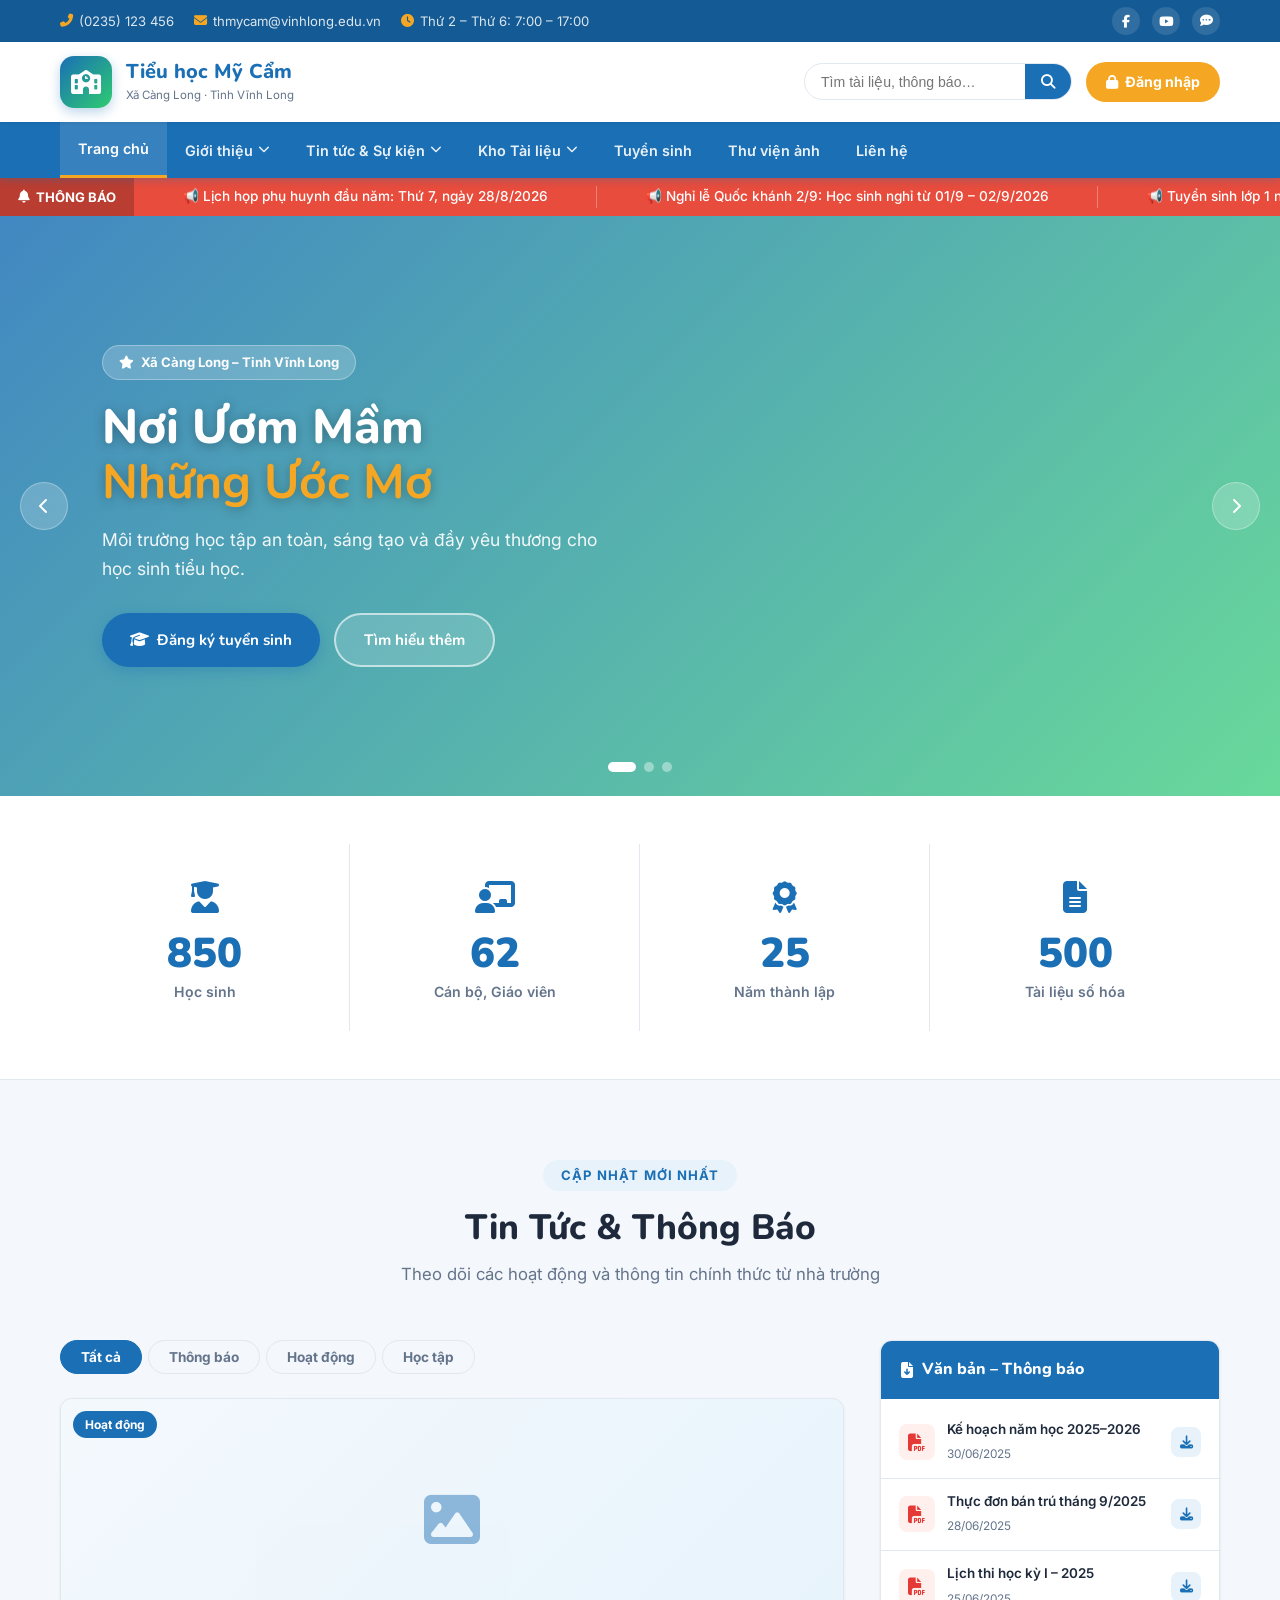
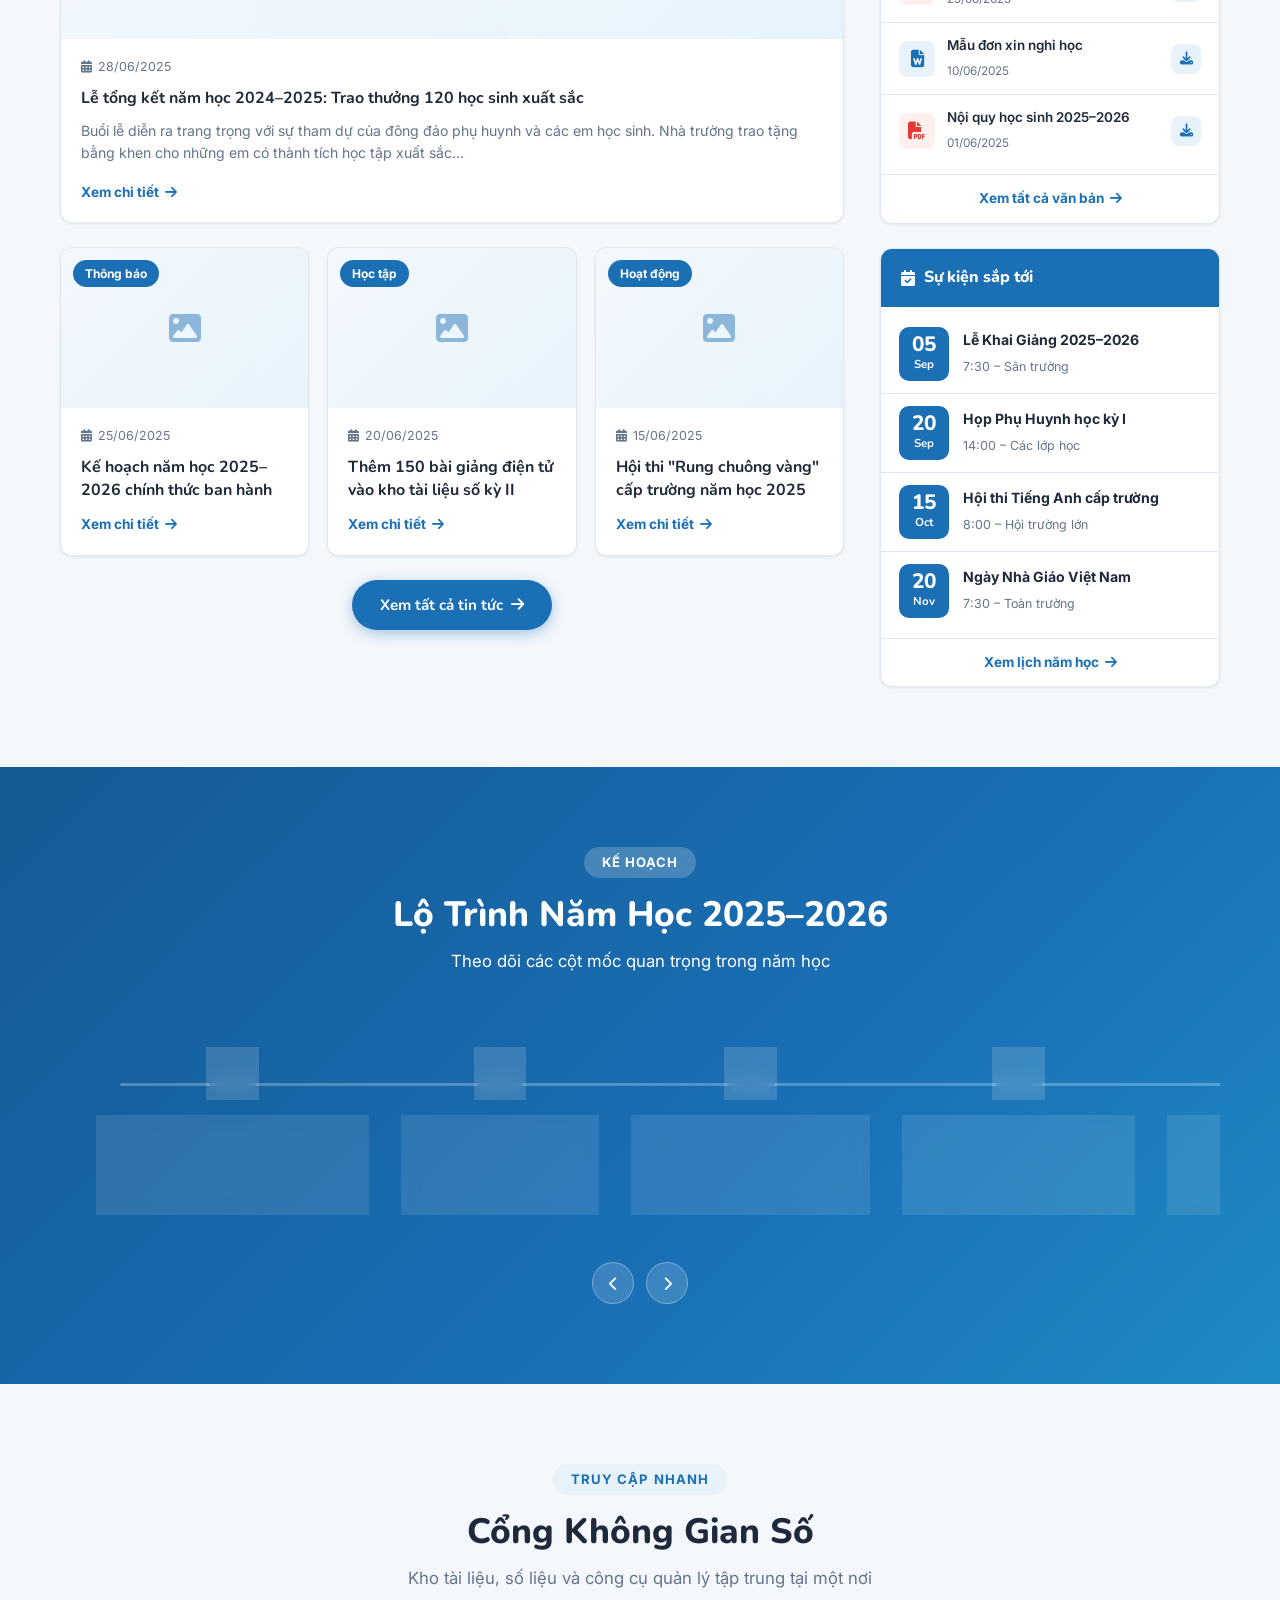
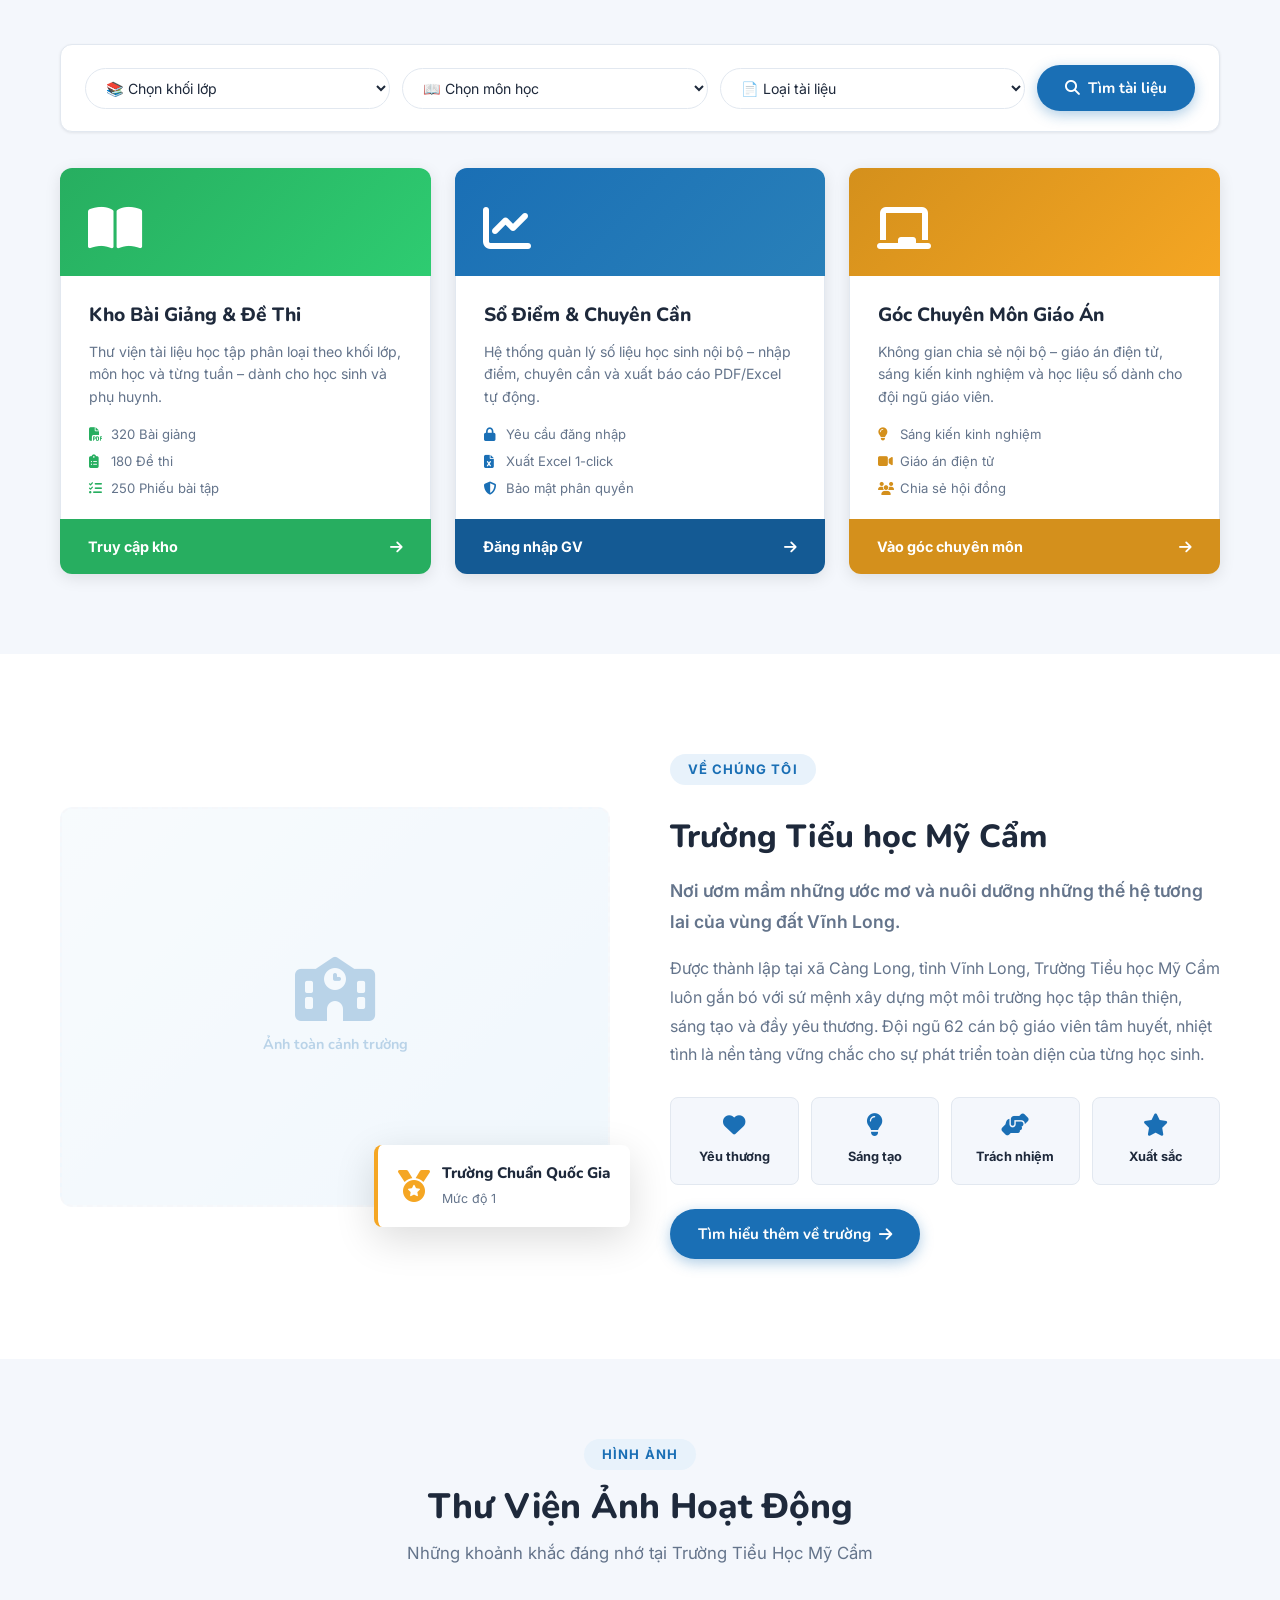
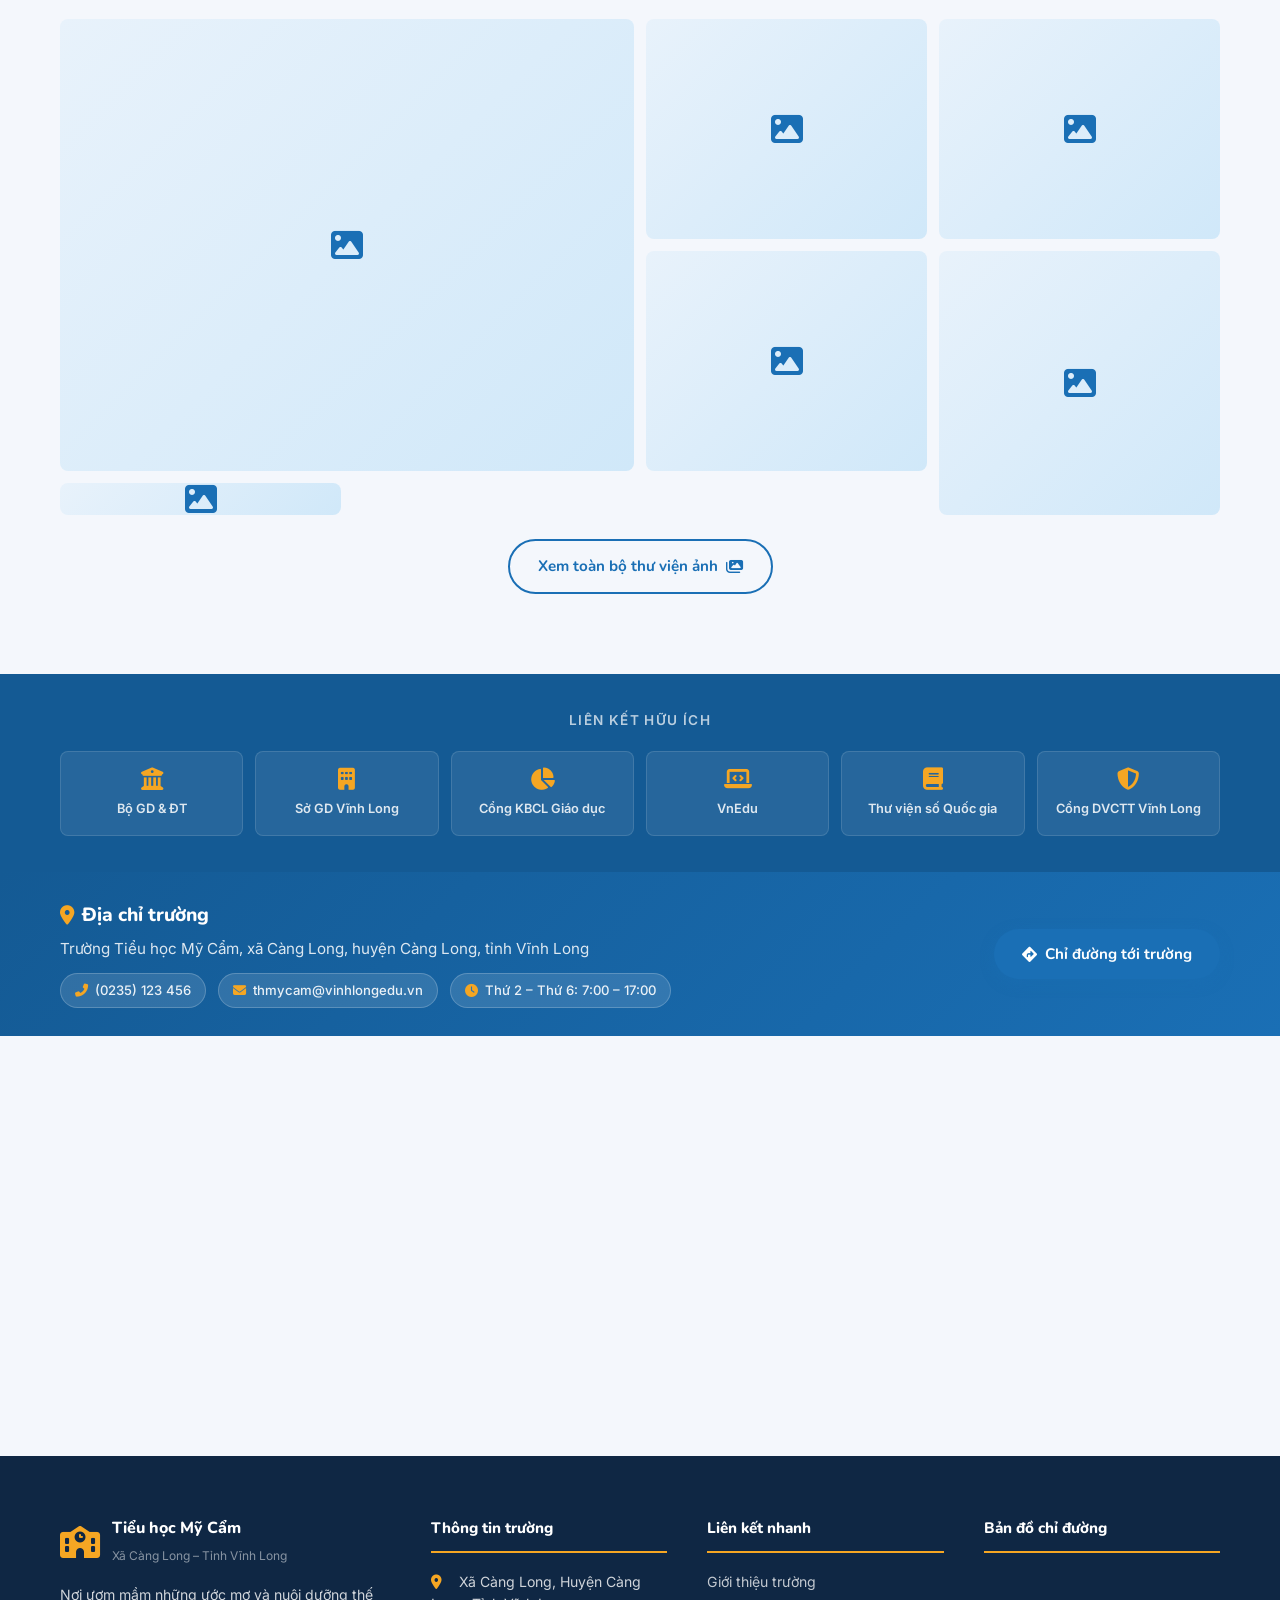
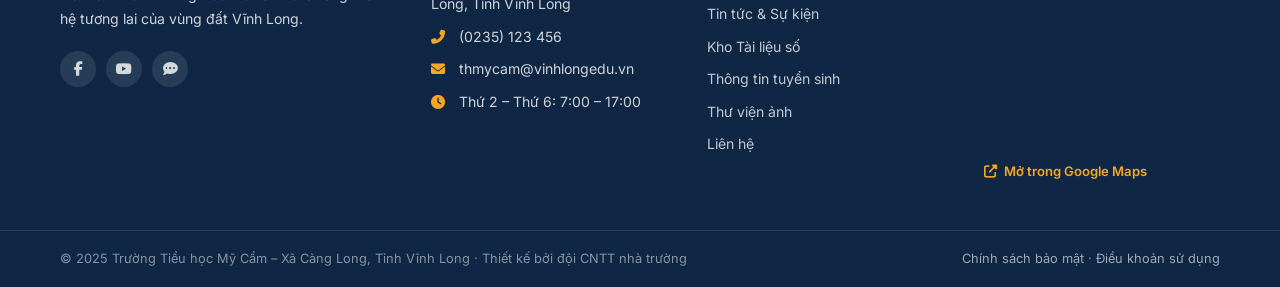
==== index.html @ abc2461c "Initial commit" ====
<!DOCTYPE html>
<html lang="vi">
<head>
  <meta charset="UTF-8" />
  <meta name="viewport" content="width=device-width, initial-scale=1.0" />
  <title>Trường Tiểu học Mỹ Cẩm – Xã Càng Long, Tỉnh Vĩnh Long</title>
  <meta name="description" content="Website chính thức Trường Tiểu học Mỹ Cẩm, xã Càng Long, tỉnh Vĩnh Long – Kênh thông tin, kho tài liệu số và cổng kết nối nhà trường – phụ huynh." />
  <link rel="preconnect" href="https://fonts.googleapis.com" />
  <link rel="preconnect" href="https://fonts.gstatic.com" crossorigin />
  <link href="https://fonts.googleapis.com/css2?family=Nunito:wght@400;600;700;800;900&family=Inter:wght@400;500;600&display=swap" rel="stylesheet" />
  <link rel="stylesheet" href="css/style.css" />
  <link rel="stylesheet" href="css/admin-actions.css" />
  <link rel="stylesheet" href="https://cdnjs.cloudflare.com/ajax/libs/font-awesome/6.5.0/css/all.min.css" />
  <script>
    // Kiểm tra đăng nhập admin ngay khi trang bắt đầu tải
    document.addEventListener('DOMContentLoaded', function() {
      if (localStorage.getItem('isAdminLoggedIn') === 'true') {
        const loginBtn = document.getElementById('loginBtn');
        if (loginBtn) {
          loginBtn.innerHTML = '<i class="fas fa-user-cog"></i> Admin Panel';
          loginBtn.setAttribute('href', 'pages/admin.html');
          
          // Thêm nút đăng xuất
          const parent = loginBtn.parentElement;
          if (parent && !document.getElementById('adminLogoutBtn')) {
            const logoutBtn = document.createElement('a');
            logoutBtn.id = 'adminLogoutBtn';
            logoutBtn.innerHTML = '<i class="fas fa-sign-out-alt"></i>';
            logoutBtn.className = 'btn-login';
            logoutBtn.style.background = '#e53935';
            logoutBtn.style.padding = '9px 12px';
            logoutBtn.style.marginLeft = '8px';
            logoutBtn.setAttribute('href', 'javascript:void(0)');
            logoutBtn.addEventListener('click', function() {
              if (confirm('Bạn có muốn đăng xuất tài khoản Admin không?')) {
                localStorage.removeItem('isAdminLoggedIn');
                window.location.reload();
              }
            });
            parent.appendChild(logoutBtn);
          }
        }
      }
    });
  </script>
</head>
<body>

  <!-- ══════════════════════════════════════════ -->
  <!-- TOP BAR                                   -->
  <!-- ══════════════════════════════════════════ -->
  <div class="top-bar">
    <div class="container top-bar__inner">
      <div class="top-bar__left">
        <span><i class="fas fa-phone-alt"></i> (0235) 123 456</span>
        <span><i class="fas fa-envelope"></i> thmycam@vinhlong.edu.vn</span>
        <span><i class="fas fa-clock"></i> Thứ 2 – Thứ 6: 7:00 – 17:00</span>
      </div>
      <div class="top-bar__right">
        <a href="#" aria-label="Facebook"><i class="fab fa-facebook-f"></i></a>
        <a href="#" aria-label="YouTube"><i class="fab fa-youtube"></i></a>
        <a href="#" aria-label="Zalo"><i class="fas fa-comment-dots"></i></a>
      </div>
    </div>
  </div>

  <!-- ══════════════════════════════════════════ -->
  <!-- HEADER                                    -->
  <!-- ══════════════════════════════════════════ -->
  <header class="header" id="header">
    <div class="container header__inner">
      <a href="index.html" class="header__logo">
        <div class="logo-icon">
          <i class="fas fa-school"></i>
        </div>
        <div class="logo-text">
          <span class="logo-title">Tiểu học Mỹ Cẩm</span>
          <span class="logo-sub">Xã Càng Long · Tỉnh Vĩnh Long</span>
        </div>
      </a>
      <div class="header__actions">
        <div class="search-box" id="searchBox">
          <input type="text" placeholder="Tìm tài liệu, thông báo…" id="searchInput" aria-label="Tìm kiếm" />
          <button aria-label="Tìm kiếm"><i class="fas fa-search"></i></button>
        </div>
        <a href="pages/login.html" class="btn-login" id="loginBtn">
          <i class="fas fa-lock"></i> Đăng nhập
        </a>
        <button class="hamburger" id="hamburger" aria-label="Mở menu">
          <span></span><span></span><span></span>
        </button>
      </div>
    </div>
  </header>

  <!-- ══════════════════════════════════════════ -->
  <!-- NAVIGATION                                -->
  <!-- ══════════════════════════════════════════ -->
  <nav class="navbar" id="navbar">
    <div class="container navbar__inner">
      <ul class="nav-list" id="navList">
        <li><a href="index.html" class="active">Trang chủ</a></li>
        <li class="has-dropdown">
          <a href="pages/gioi-thieu.html">Giới thiệu <i class="fas fa-chevron-down"></i></a>
          <ul class="dropdown">
            <li><a href="pages/gioi-thieu.html#lich-su"><i class="fas fa-landmark"></i> Lịch sử & Truyền thống</a></li>
            <li><a href="pages/gioi-thieu.html#ban-giam-hieu"><i class="fas fa-user-tie"></i> Ban giám hiệu</a></li>
            <li><a href="pages/gioi-thieu.html#doi-ngu"><i class="fas fa-chalkboard-teacher"></i> Đội ngũ giáo viên</a></li>
            <li><a href="pages/gioi-thieu.html#co-so-vat-chat"><i class="fas fa-building"></i> Cơ sở vật chất</a></li>
          </ul>
        </li>
        <li class="has-dropdown">
          <a href="pages/tin-tuc.html">Tin tức & Sự kiện <i class="fas fa-chevron-down"></i></a>
          <ul class="dropdown">
            <li><a href="pages/tin-tuc.html"><i class="fas fa-bullhorn"></i> Thông báo chung</a></li>
            <li><a href="pages/tin-tuc.html"><i class="fas fa-star"></i> Hoạt động trường</a></li>
            <li><a href="pages/tin-tuc.html"><i class="fas fa-trophy"></i> Kết quả thi đua</a></li>
          </ul>
        </li>
        <li class="has-dropdown">
          <a href="pages/kho-tai-lieu.html">Kho Tài liệu <i class="fas fa-chevron-down"></i></a>
          <ul class="dropdown">
            <li><a href="pages/kho-tai-lieu.html"><i class="fas fa-book-open"></i> Bài giảng & Đề thi</a></li>
            <li><a href="pages/kho-tai-lieu.html"><i class="fas fa-video"></i> Video bài học</a></li>
            <li><a href="pages/kho-tai-lieu.html"><i class="fas fa-file-alt"></i> Biểu mẫu & Văn bản</a></li>
            <li><a href="pages/kho-tai-lieu.html"><i class="fas fa-chart-bar"></i> Báo cáo & Số liệu</a></li>
          </ul>
        </li>
        <li><a href="pages/tuyen-sinh.html">Tuyển sinh</a></li>
        <li><a href="pages/thu-vien-anh.html">Thư viện ảnh</a></li>
        <li><a href="pages/lien-he.html">Liên hệ</a></li>
      </ul>
    </div>
  </nav>

  <!-- ══════════════════════════════════════════ -->
  <!-- TICKER – Thông báo khẩn                   -->
  <!-- ══════════════════════════════════════════ -->
  <div class="ticker-wrap">
    <div class="ticker-label"><i class="fas fa-bell"></i> THÔNG BÁO</div>
    <div class="ticker-content">
      <div class="ticker-track" id="tickerTrack">
        <span>📢 Lịch họp phụ huynh đầu năm: Thứ 7, ngày 28/8/2026</span>
        <span>📢 Nghỉ lễ Quốc khánh 2/9: Học sinh nghỉ từ 01/9 – 02/9/2026</span>
        <span>📢 Tuyển sinh lớp 1 năm học 2026–2027: Hồ sơ nộp từ 01/7 – 10/7/2026</span>
        <span>📢 Lịch tiêm chủng vắc-xin đợt 2 cho học sinh khối 1, 2: 15/9/2026</span>
       </div>
    </div>
  </div>

  <!-- ══════════════════════════════════════════ -->
  <!-- HERO SLIDER                               -->
  <!-- ══════════════════════════════════════════ -->
  <section class="hero" id="hero">
    <div class="hero__slides" id="heroSlides">

      <div class="hero__slide active" style="background: linear-gradient(135deg,rgba(26,111,181,0.82),rgba(46,204,113,0.7)), url('images/slide1.jpg') center/cover no-repeat;">
        <div class="hero__content">
          <span class="hero__badge"><i class="fas fa-star"></i> Xã Càng Long – Tỉnh Vĩnh Long</span>
          <h1>Nơi Ươm Mầm<br /><strong>Những Ước Mơ</strong></h1>
          <p>Môi trường học tập an toàn, sáng tạo và đầy yêu thương cho học sinh tiểu học.</p>
          <div class="hero__btns">
            <a href="pages/tuyen-sinh.html" class="btn btn--primary"><i class="fas fa-graduation-cap"></i> Đăng ký tuyển sinh</a>
            <a href="pages/gioi-thieu.html" class="btn btn--outline">Tìm hiểu thêm</a>
          </div>
        </div>
      </div>

      <div class="hero__slide" style="background: linear-gradient(135deg,rgba(245,166,35,0.82),rgba(26,111,181,0.7)), url('images/slide2.jpg') center/cover no-repeat;">
        <div class="hero__content">
          <span class="hero__badge"><i class="fas fa-book-open"></i> Kho Tài Liệu Số</span>
          <h1>Học Liệu Số<br /><strong>Mọi Lúc Mọi Nơi</strong></h1>
          <p>Hàng trăm bài giảng, đề thi và video học tập được cập nhật liên tục theo từng tuần.</p>
          <div class="hero__btns">
            <a href="pages/kho-tai-lieu.html" class="btn btn--primary"><i class="fas fa-folder-open"></i> Vào Kho Tài Liệu</a>
            <a href="pages/bai-giang.html" class="btn btn--outline">Xem bài giảng</a>
          </div>
        </div>
      </div>

      <div class="hero__slide" style="background: linear-gradient(135deg,rgba(231,76,60,0.82),rgba(245,166,35,0.7)), url('images/slide3.jpg') center/cover no-repeat;">
        <div class="hero__content">
          <span class="hero__badge"><i class="fas fa-trophy"></i> Thành tích nổi bật</span>
          <h1>Tự Hào<br /><strong>25 Năm Thành Lập</strong></h1>
          <p>Hàng nghìn học sinh xuất sắc đã được bồi dưỡng và trưởng thành từ mái trường này.</p>
          <div class="hero__btns">
            <a href="pages/lich-su.html" class="btn btn--primary"><i class="fas fa-landmark"></i> Lịch sử trường</a>
            <a href="pages/ket-qua.html" class="btn btn--outline">Thành tích đạt được</a>
          </div>
        </div>
      </div>
    </div>

    <!-- Slider controls -->
    <button class="hero__prev" id="heroPrev" aria-label="Slide trước"><i class="fas fa-chevron-left"></i></button>
    <button class="hero__next" id="heroNext" aria-label="Slide tiếp"><i class="fas fa-chevron-right"></i></button>
    <div class="hero__dots" id="heroDots">
      <button class="dot active" data-index="0" aria-label="Slide 1"></button>
      <button class="dot" data-index="1" aria-label="Slide 2"></button>
      <button class="dot" data-index="2" aria-label="Slide 3"></button>
    </div>
  </section>

  <!-- ══════════════════════════════════════════ -->
  <!-- STATS                                     -->
  <!-- ══════════════════════════════════════════ -->
  <section class="stats" id="stats">
    <div class="container stats__grid">
      <div class="stat-item" data-target="850">
        <div class="stat-icon"><i class="fas fa-user-graduate"></i></div>
        <div class="stat-number" id="stat-0">0</div>
        <div class="stat-label">Học sinh</div>
      </div>
      <div class="stat-item" data-target="62">
        <div class="stat-icon"><i class="fas fa-chalkboard-teacher"></i></div>
        <div class="stat-number" id="stat-1">0</div>
        <div class="stat-label">Cán bộ, Giáo viên</div>
      </div>
      <div class="stat-item" data-target="25">
        <div class="stat-icon"><i class="fas fa-award"></i></div>
        <div class="stat-number" id="stat-2">0</div>
        <div class="stat-label">Năm thành lập</div>
      </div>
      <div class="stat-item" data-target="500">
        <div class="stat-icon"><i class="fas fa-file-alt"></i></div>
        <div class="stat-number" id="stat-3">0</div>
        <div class="stat-label">Tài liệu số hóa</div>
      </div>
    </div>
  </section>

  <!-- ══════════════════════════════════════════ -->
  <!-- TIN TỨC & THÔNG BÁO                      -->
  <!-- ══════════════════════════════════════════ -->
  <section class="news-section section" id="newsSec">
    <div class="container">
      <div class="section-header">
        <span class="section-tag">Cập nhật mới nhất</span>
        <h2 class="section-title">Tin Tức & Thông Báo</h2>
        <p class="section-sub">Theo dõi các hoạt động và thông tin chính thức từ nhà trường</p>
      </div>

      <div class="news-layout">
        <!-- Cột trái: Tin tức -->
        <div class="news-main">
          <div class="news-tabs">
            <button class="tab-btn active" data-tab="all">Tất cả</button>
            <button class="tab-btn" data-tab="thongbao">Thông báo</button>
            <button class="tab-btn" data-tab="hoatdong">Hoạt động</button>
            <button class="tab-btn" data-tab="hoctap">Học tập</button>
          </div>

          <div class="news-grid">
            <article class="news-card featured" data-cat="hoatdong">
              <div class="news-card__img">
                <div class="img-placeholder img-placeholder--lg"><i class="fas fa-image"></i></div>
                <span class="news-card__cat">Hoạt động</span>
              </div>
              <div class="news-card__body">
                <time class="news-card__date"><i class="fas fa-calendar-alt"></i> 28/06/2025</time>
                <h3><a href="#">Lễ tổng kết năm học 2024–2025: Trao thưởng 120 học sinh xuất sắc</a></h3>
                <p>Buổi lễ diễn ra trang trọng với sự tham dự của đông đảo phụ huynh và các em học sinh. Nhà trường trao tặng bằng khen cho những em có thành tích học tập xuất sắc...</p>
                <a href="#" class="read-more">Xem chi tiết <i class="fas fa-arrow-right"></i></a>
              </div>
            </article>

            <div class="news-small-grid">
              <article class="news-card" data-cat="thongbao">
                <div class="news-card__img">
                  <div class="img-placeholder"><i class="fas fa-image"></i></div>
                  <span class="news-card__cat">Thông báo</span>
                </div>
                <div class="news-card__body">
                  <time><i class="fas fa-calendar-alt"></i> 25/06/2025</time>
                  <h3><a href="#">Kế hoạch năm học 2025–2026 chính thức ban hành</a></h3>
                  <a href="#" class="read-more">Xem chi tiết <i class="fas fa-arrow-right"></i></a>
                </div>
              </article>

              <article class="news-card" data-cat="hoctap">
                <div class="news-card__img">
                  <div class="img-placeholder"><i class="fas fa-image"></i></div>
                  <span class="news-card__cat">Học tập</span>
                </div>
                <div class="news-card__body">
                  <time><i class="fas fa-calendar-alt"></i> 20/06/2025</time>
                  <h3><a href="#">Thêm 150 bài giảng điện tử vào kho tài liệu số kỳ II</a></h3>
                  <a href="#" class="read-more">Xem chi tiết <i class="fas fa-arrow-right"></i></a>
                </div>
              </article>

              <article class="news-card" data-cat="hoatdong">
                <div class="news-card__img">
                  <div class="img-placeholder"><i class="fas fa-image"></i></div>
                  <span class="news-card__cat">Hoạt động</span>
                </div>
                <div class="news-card__body">
                  <time><i class="fas fa-calendar-alt"></i> 15/06/2025</time>
                  <h3><a href="#">Hội thi "Rung chuông vàng" cấp trường năm học 2025</a></h3>
                  <a href="#" class="read-more">Xem chi tiết <i class="fas fa-arrow-right"></i></a>
                </div>
              </article>
            </div>
          </div>
          <div class="text-center mt-4">
            <a href="pages/tin-tuc.html" class="btn btn--primary">Xem tất cả tin tức <i class="fas fa-arrow-right"></i></a>
          </div>
        </div>

        <!-- Cột phải: Văn bản & Thông báo -->
        <aside class="news-sidebar">
          <div class="sidebar-card">
            <h3 class="sidebar-card__title"><i class="fas fa-file-download"></i> Văn bản – Thông báo</h3>
            <ul class="doc-list">
              <li class="doc-item">
                <div class="doc-icon pdf"><i class="fas fa-file-pdf"></i></div>
                <div class="doc-info">
                  <span class="doc-name">Kế hoạch năm học 2025–2026</span>
                  <span class="doc-date">30/06/2025</span>
                </div>
                <a href="#" class="doc-btn" title="Tải về"><i class="fas fa-download"></i></a>
              </li>
              <li class="doc-item">
                <div class="doc-icon pdf"><i class="fas fa-file-pdf"></i></div>
                <div class="doc-info">
                  <span class="doc-name">Thực đơn bán trú tháng 9/2025</span>
                  <span class="doc-date">28/06/2025</span>
                </div>
                <a href="#" class="doc-btn" title="Tải về"><i class="fas fa-download"></i></a>
              </li>
              <li class="doc-item">
                <div class="doc-icon pdf"><i class="fas fa-file-pdf"></i></div>
                <div class="doc-info">
                  <span class="doc-name">Lịch thi học kỳ I – 2025</span>
                  <span class="doc-date">25/06/2025</span>
                </div>
                <a href="#" class="doc-btn" title="Tải về"><i class="fas fa-download"></i></a>
              </li>
              <li class="doc-item">
                <div class="doc-icon word"><i class="fas fa-file-word"></i></div>
                <div class="doc-info">
                  <span class="doc-name">Mẫu đơn xin nghỉ học</span>
                  <span class="doc-date">10/06/2025</span>
                </div>
                <a href="#" class="doc-btn" title="Tải về"><i class="fas fa-download"></i></a>
              </li>
              <li class="doc-item">
                <div class="doc-icon pdf"><i class="fas fa-file-pdf"></i></div>
                <div class="doc-info">
                  <span class="doc-name">Nội quy học sinh 2025–2026</span>
                  <span class="doc-date">01/06/2025</span>
                </div>
                <a href="#" class="doc-btn" title="Tải về"><i class="fas fa-download"></i></a>
              </li>
            </ul>
            <a href="pages/bieu-mau.html" class="sidebar-more">Xem tất cả văn bản <i class="fas fa-arrow-right"></i></a>
          </div>

          <!-- Lịch sự kiện sidebar -->
          <div class="sidebar-card mt-4">
            <h3 class="sidebar-card__title"><i class="fas fa-calendar-check"></i> Sự kiện sắp tới</h3>
            <ul class="event-list">
              <li class="event-item">
                <div class="event-date"><span>05</span>Sep</div>
                <div class="event-info">
                  <strong>Lễ Khai Giảng 2025–2026</strong>
                  <span>7:30 – Sân trường</span>
                </div>
              </li>
              <li class="event-item">
                <div class="event-date"><span>20</span>Sep</div>
                <div class="event-info">
                  <strong>Họp Phụ Huynh học kỳ I</strong>
                  <span>14:00 – Các lớp học</span>
                </div>
              </li>
              <li class="event-item">
                <div class="event-date"><span>15</span>Oct</div>
                <div class="event-info">
                  <strong>Hội thi Tiếng Anh cấp trường</strong>
                  <span>8:00 – Hội trường lớn</span>
                </div>
              </li>
              <li class="event-item">
                <div class="event-date"><span>20</span>Nov</div>
                <div class="event-info">
                  <strong>Ngày Nhà Giáo Việt Nam</strong>
                  <span>7:30 – Toàn trường</span>
                </div>
              </li>
            </ul>
            <a href="#timeline" class="sidebar-more">Xem lịch năm học <i class="fas fa-arrow-right"></i></a>
          </div>
        </aside>
      </div>
    </div>
  </section>

  <!-- ══════════════════════════════════════════ -->
  <!-- TIMELINE NĂM HỌC                         -->
  <!-- ══════════════════════════════════════════ -->
  <section class="timeline-section section" id="timeline">
    <div class="container">
      <div class="section-header section-header--light">
        <span class="section-tag section-tag--light">Kế hoạch</span>
        <h2 class="section-title">Lộ Trình Năm Học 2025–2026</h2>
        <p class="section-sub">Theo dõi các cột mốc quan trọng trong năm học</p>
      </div>
      <div class="timeline-scroll-wrapper">
        <div class="timeline-track" id="timelineTrack">
          <div class="tl-item">
            <div class="tl-dot"><i class="fas fa-flag"></i></div>
            <div class="tl-card">
              <div class="tl-date">05/09/2025</div>
              <div class="tl-title">Lễ Khai Giảng</div>
              <div class="tl-desc">Năm học 2025–2026 chính thức bắt đầu</div>
            </div>
          </div>
          <div class="tl-item">
            <div class="tl-dot"><i class="fas fa-users"></i></div>
            <div class="tl-card">
              <div class="tl-date">20/09/2025</div>
              <div class="tl-title">Họp Phụ Huynh HK I</div>
              <div class="tl-desc">Triển khai kế hoạch học kỳ I</div>
            </div>
          </div>
          <div class="tl-item">
            <div class="tl-dot"><i class="fas fa-running"></i></div>
            <div class="tl-card">
              <div class="tl-date">15/11/2025</div>
              <div class="tl-title">Hội Khỏe Phù Đổng</div>
              <div class="tl-desc">Hội thi thể dục thể thao cấp trường</div>
            </div>
          </div>
          <div class="tl-item">
            <div class="tl-dot"><i class="fas fa-pencil-alt"></i></div>
            <div class="tl-card">
              <div class="tl-date">15/12/2025</div>
              <div class="tl-title">Thi Học Kỳ I</div>
              <div class="tl-desc">Kiểm tra cuối học kỳ I toàn trường</div>
            </div>
          </div>
          <div class="tl-item">
            <div class="tl-dot"><i class="fas fa-snowflake"></i></div>
            <div class="tl-card">
              <div class="tl-date">20/12/2025</div>
              <div class="tl-title">Nghỉ Đông – Tết</div>
              <div class="tl-desc">Nghỉ Tết Nguyên Đán theo lịch Bộ GD</div>
            </div>
          </div>
          <div class="tl-item">
            <div class="tl-dot"><i class="fas fa-seedling"></i></div>
            <div class="tl-card">
              <div class="tl-date">10/02/2026</div>
              <div class="tl-title">Khai Giảng HK II</div>
              <div class="tl-desc">Bắt đầu học kỳ II năm học 2025–2026</div>
            </div>
          </div>
          <div class="tl-item">
            <div class="tl-dot"><i class="fas fa-campground"></i></div>
            <div class="tl-card">
              <div class="tl-date">15/03/2026</div>
              <div class="tl-title">Hội Trại 26/3</div>
              <div class="tl-desc">Hoạt động Đội – trại hè thiếu nhi</div>
            </div>
          </div>
          <div class="tl-item">
            <div class="tl-dot"><i class="fas fa-pen-nib"></i></div>
            <div class="tl-card">
              <div class="tl-date">25/04/2026</div>
              <div class="tl-title">Thi Học Kỳ II</div>
              <div class="tl-desc">Kiểm tra cuối năm học toàn trường</div>
            </div>
          </div>
          <div class="tl-item">
            <div class="tl-dot tl-dot--end"><i class="fas fa-graduation-cap"></i></div>
            <div class="tl-card">
              <div class="tl-date">25/05/2026</div>
              <div class="tl-title">Lễ Bế Giảng</div>
              <div class="tl-desc">Tổng kết & trao thưởng cuối năm học</div>
            </div>
          </div>
        </div>
      </div>
      <div class="timeline-nav">
        <button id="tlPrev" aria-label="Lùi"><i class="fas fa-chevron-left"></i></button>
        <button id="tlNext" aria-label="Tiến"><i class="fas fa-chevron-right"></i></button>
      </div>
    </div>
  </section>

  <!-- ══════════════════════════════════════════ -->
  <!-- DIGITAL HUB – Cổng Không Gian Số         -->
  <!-- ══════════════════════════════════════════ -->
  <section class="hub-section section" id="hubSec">
    <div class="container">
      <div class="section-header">
        <span class="section-tag">Truy cập nhanh</span>
        <h2 class="section-title">Cổng Không Gian Số</h2>
        <p class="section-sub">Kho tài liệu, số liệu và công cụ quản lý tập trung tại một nơi</p>
      </div>

      <!-- Bộ lọc tài liệu nhanh -->
      <div class="doc-filter">
        <select id="filterKhoi" aria-label="Chọn khối lớp">
          <option value="">📚 Chọn khối lớp</option>
          <option>Khối 1</option>
          <option>Khối 2</option>
          <option>Khối 3</option>
          <option>Khối 4</option>
          <option>Khối 5</option>
        </select>
        <select id="filterMon" aria-label="Chọn môn học">
          <option value="">📖 Chọn môn học</option>
          <option>Toán</option>
          <option>Tiếng Việt</option>
          <option>Tiếng Anh</option>
          <option>Khoa học</option>
          <option>Lịch sử & Địa lý</option>
          <option>Đạo đức</option>
        </select>
        <select id="filterLoai" aria-label="Chọn loại tài liệu">
          <option value="">📄 Loại tài liệu</option>
          <option>Bài giảng</option>
          <option>Đề thi</option>
          <option>Phiếu bài tập</option>
          <option>Video bài học</option>
        </select>
        <button class="btn btn--primary" id="filterBtn"><i class="fas fa-search"></i> Tìm tài liệu</button>
      </div>

      <!-- 3 Hub Cards -->
      <div class="hub-grid">
        <div class="hub-card hub-card--green">
          <div class="hub-card__icon"><i class="fas fa-book-open"></i></div>
          <div class="hub-card__body">
            <h3>Kho Bài Giảng & Đề Thi</h3>
            <p>Thư viện tài liệu học tập phân loại theo khối lớp, môn học và từng tuần – dành cho học sinh và phụ huynh.</p>
            <ul class="hub-card__stats">
              <li><i class="fas fa-file-pdf"></i> 320 Bài giảng</li>
              <li><i class="fas fa-clipboard-list"></i> 180 Đề thi</li>
              <li><i class="fas fa-tasks"></i> 250 Phiếu bài tập</li>
            </ul>
          </div>
          <a href="pages/kho-tai-lieu.html" class="hub-card__btn">Truy cập kho <i class="fas fa-arrow-right"></i></a>
        </div>

        <div class="hub-card hub-card--blue">
          <div class="hub-card__icon"><i class="fas fa-chart-line"></i></div>
          <div class="hub-card__body">
            <h3>Sổ Điểm & Chuyên Cần</h3>
            <p>Hệ thống quản lý số liệu học sinh nội bộ – nhập điểm, chuyên cần và xuất báo cáo PDF/Excel tự động.</p>
            <ul class="hub-card__stats">
              <li><i class="fas fa-lock"></i> Yêu cầu đăng nhập</li>
              <li><i class="fas fa-file-excel"></i> Xuất Excel 1-click</li>
              <li><i class="fas fa-shield-alt"></i> Bảo mật phân quyền</li>
            </ul>
          </div>
          <a href="pages/login.html" class="hub-card__btn">Đăng nhập GV <i class="fas fa-arrow-right"></i></a>
        </div>

        <div class="hub-card hub-card--orange">
          <div class="hub-card__icon"><i class="fas fa-chalkboard"></i></div>
          <div class="hub-card__body">
            <h3>Góc Chuyên Môn Giáo Án</h3>
            <p>Không gian chia sẻ nội bộ – giáo án điện tử, sáng kiến kinh nghiệm và học liệu số dành cho đội ngũ giáo viên.</p>
            <ul class="hub-card__stats">
              <li><i class="fas fa-lightbulb"></i> Sáng kiến kinh nghiệm</li>
              <li><i class="fas fa-video"></i> Giáo án điện tử</li>
              <li><i class="fas fa-users"></i> Chia sẻ hội đồng</li>
            </ul>
          </div>
          <a href="pages/login.html" class="hub-card__btn">Vào góc chuyên môn <i class="fas fa-arrow-right"></i></a>
        </div>
      </div>
    </div>
  </section>

  <!-- ══════════════════════════════════════════ -->
  <!-- ABOUT MINI                                -->
  <!-- ══════════════════════════════════════════ -->
  <section class="about-section section" id="aboutSec">
    <div class="container about-layout">
      <div class="about-image">
        <div class="img-placeholder img-placeholder--about"><i class="fas fa-school"></i><span>Ảnh toàn cảnh trường</span></div>
        <div class="about-badge">
          <i class="fas fa-medal"></i>
          <div><strong>Trường Chuẩn Quốc Gia</strong><span>Mức độ 1</span></div>
        </div>
      </div>
      <div class="about-content">
        <span class="section-tag">Về chúng tôi</span>
        <h2>Trường Tiểu học Mỹ Cẩm</h2>
        <p class="about-lead">Nơi ươm mầm những ước mơ và nuôi dưỡng những thế hệ tương lai của vùng đất Vĩnh Long.</p>
        <p>Được thành lập tại xã Càng Long, tỉnh Vĩnh Long, Trường Tiểu học Mỹ Cẩm luôn gắn bó với sứ mệnh xây dựng một môi trường học tập thân thiện, sáng tạo và đầy yêu thương. Đội ngũ 62 cán bộ giáo viên tâm huyết, nhiệt tình là nền tảng vững chắc cho sự phát triển toàn diện của từng học sinh.</p>
        <div class="about-values">
          <div class="value-item"><i class="fas fa-heart"></i><span>Yêu thương</span></div>
          <div class="value-item"><i class="fas fa-lightbulb"></i><span>Sáng tạo</span></div>
          <div class="value-item"><i class="fas fa-hands-helping"></i><span>Trách nhiệm</span></div>
          <div class="value-item"><i class="fas fa-star"></i><span>Xuất sắc</span></div>
        </div>
        <a href="pages/gioi-thieu.html" class="btn btn--primary mt-4">Tìm hiểu thêm về trường <i class="fas fa-arrow-right"></i></a>
      </div>
    </div>
  </section>

  <!-- ══════════════════════════════════════════ -->
  <!-- THƯ VIỆN ẢNH                             -->
  <!-- ══════════════════════════════════════════ -->
  <section class="gallery-section section" id="gallerySec">
    <div class="container">
      <div class="section-header">
        <span class="section-tag">Hình ảnh</span>
        <h2 class="section-title">Thư Viện Ảnh Hoạt Động</h2>
        <p class="section-sub">Những khoảnh khắc đáng nhớ tại Trường Tiểu Học Mỹ Cẩm</p>
      </div>
      <div class="gallery-grid">
        <div class="gallery-item gallery-item--large">
          <div class="img-placeholder"><i class="fas fa-image"></i></div>
          <div class="gallery-overlay"><span>Lễ Khai Giảng 2024</span></div>
        </div>
        <div class="gallery-item">
          <div class="img-placeholder"><i class="fas fa-image"></i></div>
          <div class="gallery-overlay"><span>Hội Trại 26/3</span></div>
        </div>
        <div class="gallery-item">
          <div class="img-placeholder"><i class="fas fa-image"></i></div>
          <div class="gallery-overlay"><span>Hội Khỏe Phù Đổng</span></div>
        </div>
        <div class="gallery-item">
          <div class="img-placeholder"><i class="fas fa-image"></i></div>
          <div class="gallery-overlay"><span>Tiết học STEM</span></div>
        </div>
        <div class="gallery-item gallery-item--tall">
          <div class="img-placeholder"><i class="fas fa-image"></i></div>
          <div class="gallery-overlay"><span>Ngoại Khóa Xanh</span></div>
        </div>
        <div class="gallery-item">
          <div class="img-placeholder"><i class="fas fa-image"></i></div>
          <div class="gallery-overlay"><span>Ngày Nhà Giáo 20/11</span></div>
        </div>
      </div>
      <div class="text-center mt-4">
        <a href="pages/thu-vien-anh.html" class="btn btn--outline-dark">Xem toàn bộ thư viện ảnh <i class="fas fa-images"></i></a>
      </div>
    </div>
  </section>

  <!-- ══════════════════════════════════════════ -->
  <!-- LIÊN KẾT NHANH                           -->
  <!-- ══════════════════════════════════════════ -->
  <section class="quicklinks-section">
    <div class="container">
      <h3>Liên kết hữu ích</h3>
      <div class="quicklinks-grid">
        <a href="https://moet.gov.vn" target="_blank" class="qlink">
          <i class="fas fa-university"></i><span>Bộ GD & ĐT</span>
        </a>
        <a href="https://vinhlongedu.vn" target="_blank" class="qlink">
          <i class="fas fa-building"></i><span>Sở GD Vĩnh Long</span>
        </a>
        <a href="#" class="qlink">
          <i class="fas fa-chart-pie"></i><span>Cổng KBCL Giáo dục</span>
        </a>
        <a href="https://vnedu.vn" target="_blank" class="qlink">
          <i class="fas fa-laptop-code"></i><span>VnEdu</span>
        </a>
        <a href="#" class="qlink">
          <i class="fas fa-book"></i><span>Thư viện số Quốc gia</span>
        </a>
        <a href="#" class="qlink">
          <i class="fas fa-shield-alt"></i><span>Cổng DVCTT Vĩnh Long</span>
        </a>
      </div>
    </div>
  </section>

  <!-- ══════════════════════════════════════════ -->
  <!-- BẢN ĐỒ VỊ TRÍ TRƯỜNG (Full-width)        -->
  <!-- ══════════════════════════════════════════ -->
  <section class="map-section">
    <div class="map-section__header">
      <div class="container map-section__info">
        <div class="map-info-text">
          <h3><i class="fas fa-map-marker-alt"></i> Địa chỉ trường</h3>
          <p>Trường Tiểu học Mỹ Cẩm, xã Càng Long, huyện Càng Long, tỉnh Vĩnh Long</p>
          <div class="map-info-badges">
            <span><i class="fas fa-phone-alt"></i> (0235) 123 456</span>
            <span><i class="fas fa-envelope"></i> thmycam@vinhlongedu.vn</span>
            <span><i class="fas fa-clock"></i> Thứ 2 – Thứ 6: 7:00 – 17:00</span>
          </div>
        </div>
        <a
          href="https://maps.google.com/maps?q=Trường+Tiểu+học+Mỹ+Cẩm,+xã+Càng+Long,+tỉnh+Vĩnh+Long"
          target="_blank"
          class="btn btn--primary"
        >
          <i class="fas fa-directions"></i> Chỉ đường tới trường
        </a>
      </div>
    </div>
    <div class="map-section__embed">
      <iframe
        src="https://maps.google.com/maps?q=Tr%C6%B0%E1%BB%9Dng+Ti%E1%BB%83u+h%E1%BB%8Dc+M%E1%BB%B9+C%E1%BA%A9m,+x%C3%A3+C%C3%A0ng+Long,+t%E1%BB%89nh+V%C4%A9nh+Long,+Vi%E1%BB%87t+Nam&output=embed&z=15"
        width="100%"
        height="420"
        style="border:0; display:block;"
        allowfullscreen=""
        loading="lazy"
        referrerpolicy="no-referrer-when-downgrade"
        title="Bản đồ Trường Tiểu học Mỹ Cẩm – Xã Càng Long, Vĩnh Long"
      ></iframe>
    </div>
  </section>

  <!-- ══════════════════════════════════════════ -->
  <!-- FOOTER                                    -->
  <!-- ══════════════════════════════════════════ -->

  <footer class="footer">
    <div class="container footer__grid">
      <div class="footer__col footer__col--brand">
        <div class="footer-logo">
          <i class="fas fa-school"></i>
          <div>
            <strong>Tiểu học Mỹ Cẩm</strong>
            <small>Xã Càng Long – Tỉnh Vĩnh Long</small>
          </div>
        </div>
        <p>Nơi ươm mầm những ước mơ và nuôi dưỡng thế hệ tương lai của vùng đất Vĩnh Long.</p>
        <div class="footer-social">
          <a href="#" aria-label="Facebook"><i class="fab fa-facebook-f"></i></a>
          <a href="#" aria-label="YouTube"><i class="fab fa-youtube"></i></a>
          <a href="#" aria-label="Zalo"><i class="fas fa-comment-dots"></i></a>
        </div>
      </div>

      <div class="footer__col">
        <h4>Thông tin trường</h4>
        <ul>
          <li><i class="fas fa-map-marker-alt"></i> Xã Càng Long, Huyện Càng Long, Tỉnh Vĩnh Long</li>
          <li><i class="fas fa-phone-alt"></i> (0235) 123 456</li>
          <li><i class="fas fa-envelope"></i> thmycam@vinhlongedu.vn</li>
          <li><i class="fas fa-clock"></i> Thứ 2 – Thứ 6: 7:00 – 17:00</li>
        </ul>
      </div>

      <div class="footer__col">
        <h4>Liên kết nhanh</h4>
        <ul>
          <li><a href="pages/gioi-thieu.html">Giới thiệu trường</a></li>
          <li><a href="pages/tin-tuc.html">Tin tức & Sự kiện</a></li>
          <li><a href="pages/kho-tai-lieu.html">Kho Tài liệu số</a></li>
          <li><a href="pages/tuyen-sinh.html">Thông tin tuyển sinh</a></li>
          <li><a href="pages/thu-vien-anh.html">Thư viện ảnh</a></li>
          <li><a href="pages/lien-he.html">Liên hệ</a></li>
        </ul>
      </div>

      <div class="footer__col footer__col--map">
        <h4>Bản đồ chỉ đường</h4>
        <div class="map-embed">
          <iframe
            src="https://maps.google.com/maps?q=Tr%C6%B0%E1%BB%9Dng+Ti%E1%BB%83u+h%E1%BB%8Dc+M%E1%BB%B9+C%E1%BA%A9m,+x%C3%A3+C%C3%A0ng+Long,+t%E1%BB%89nh+V%C4%A9nh+Long,+Vi%E1%BB%87t+Nam&output=embed&z=15"
            width="100%"
            height="180"
            style="border:0; border-radius:10px;"
            allowfullscreen=""
            loading="lazy"
            referrerpolicy="no-referrer-when-downgrade"
            title="Bản đồ Trường Tiểu học Mỹ Cẩm"
          ></iframe>
          <a
            href="https://maps.google.com/maps?q=Trường+Tiểu+học+Mỹ+Cẩm,+xã+Càng+Long,+tỉnh+Vĩnh+Long"
            target="_blank"
            class="map-open-link"
          >
            <i class="fas fa-external-link-alt"></i> Mở trong Google Maps
          </a>
        </div>
      </div>
    </div>

    <div class="footer__bottom">
      <div class="container">
        <p>© 2025 Trường Tiểu học Mỹ Cẩm – Xã Càng Long, Tỉnh Vĩnh Long · Thiết kế bởi đội CNTT nhà trường</p>
        <p><a href="#">Chính sách bảo mật</a> · <a href="#">Điều khoản sử dụng</a></p>
      </div>
    </div>
  </footer>

  <!-- Nút Back to Top -->
  <button class="back-to-top" id="backToTop" aria-label="Lên đầu trang"><i class="fas fa-chevron-up"></i></button>

  <script src="js/main.js"></script>
</body>
</html>
---- css/style.css ----
/* ══════════════════════════════════════════════════
   TRƯỜNG TIỂU HỌC MỸ CẨM – Main Stylesheet
   ══════════════════════════════════════════════════ */

/* ─── CSS VARIABLES ─── */
:root {
  --primary:      #1A6FB5;
  --primary-dark: #145a94;
  --primary-light:#e8f2fb;
  --secondary:    #F5A623;
  --secondary-dark:#d4901c;
  --accent:       #2ECC71;
  --accent-dark:  #27ae60;
  --danger:       #E74C3C;
  --text:         #1e293b;
  --text-muted:   #64748b;
  --border:       #e2e8f0;
  --bg:           #F4F7FC;
  --white:        #ffffff;
  --shadow-sm:    0 1px 3px rgba(0,0,0,.08);
  --shadow:       0 4px 16px rgba(0,0,0,.10);
  --shadow-lg:    0 12px 40px rgba(0,0,0,.14);
  --radius:       12px;
  --radius-sm:    8px;
  --transition:   .3s cubic-bezier(.4,0,.2,1);
}

/* ─── RESET & BASE ─── */
*, *::before, *::after { box-sizing: border-box; margin: 0; padding: 0; }
html { scroll-behavior: smooth; font-size: 16px; }
body {
  font-family: 'Inter', sans-serif;
  color: var(--text);
  background: var(--bg);
  line-height: 1.6;
  overflow-x: hidden;
}
a { text-decoration: none; color: inherit; }
ul { list-style: none; }
img { max-width: 100%; display: block; }
button { cursor: pointer; border: none; background: none; font-family: inherit; }

.container { max-width: 1200px; margin: 0 auto; padding: 0 20px; }
.section { padding: 80px 0; }
.text-center { text-align: center; }
.mt-4 { margin-top: 24px; }

/* ─── BUTTONS ─── */
.btn {
  display: inline-flex; align-items: center; gap: 8px;
  padding: 13px 28px; border-radius: 50px;
  font-family: 'Nunito', sans-serif; font-weight: 700; font-size: .95rem;
  transition: var(--transition); white-space: nowrap;
}
.btn--primary {
  background: var(--primary); color: var(--white);
  box-shadow: 0 4px 14px rgba(26,111,181,.35);
}
.btn--primary:hover { background: var(--primary-dark); transform: translateY(-2px); box-shadow: 0 6px 20px rgba(26,111,181,.45); }
.btn--outline {
  background: rgba(255,255,255,.15); color: var(--white);
  border: 2px solid rgba(255,255,255,.6);
  backdrop-filter: blur(8px);
}
.btn--outline:hover { background: rgba(255,255,255,.25); }
.btn--outline-dark {
  background: transparent; color: var(--primary);
  border: 2px solid var(--primary);
}
.btn--outline-dark:hover { background: var(--primary); color: var(--white); }

/* ─── SECTION HEADERS ─── */
.section-header { text-align: center; margin-bottom: 52px; }
.section-header--light .section-title,
.section-header--light .section-sub { color: var(--white); }
.section-tag {
  display: inline-block; padding: 5px 18px;
  background: var(--primary-light); color: var(--primary);
  border-radius: 50px; font-size: .82rem; font-weight: 700;
  text-transform: uppercase; letter-spacing: .08em; margin-bottom: 14px;
}
.section-tag--light { background: rgba(255,255,255,.2); color: var(--white); }
.section-title {
  font-family: 'Nunito', sans-serif; font-size: 2.2rem; font-weight: 800;
  color: var(--text); margin-bottom: 12px; line-height: 1.25;
}
.section-sub { color: var(--text-muted); font-size: 1.05rem; max-width: 540px; margin: 0 auto; }

/* ══════════════════════════════════════════════════
   TOP BAR
   ══════════════════════════════════════════════════ */
.top-bar {
  background: var(--primary-dark); color: rgba(255,255,255,.85);
  font-size: .82rem; padding: 7px 0;
}
.top-bar__inner { display: flex; align-items: center; justify-content: space-between; flex-wrap: wrap; gap: 8px; }
.top-bar__left { display: flex; align-items: center; gap: 20px; }
.top-bar__left span { display: flex; align-items: center; gap: 6px; }
.top-bar__left i { color: var(--secondary); }
.top-bar__right { display: flex; gap: 12px; }
.top-bar__right a {
  width: 28px; height: 28px; border-radius: 50%; background: rgba(255,255,255,.12);
  display: flex; align-items: center; justify-content: center;
  color: var(--white); font-size: .8rem; transition: var(--transition);
}
.top-bar__right a:hover { background: var(--secondary); color: var(--white); }

/* ══════════════════════════════════════════════════
   HEADER
   ══════════════════════════════════════════════════ */
.header {
  background: var(--white); padding: 14px 0;
  box-shadow: var(--shadow-sm); position: sticky; top: 0; z-index: 1000;
  transition: box-shadow var(--transition);
}
.header.scrolled { box-shadow: var(--shadow); }
.header__inner { display: flex; align-items: center; justify-content: space-between; gap: 20px; }

.header__logo { display: flex; align-items: center; gap: 14px; }
.logo-icon {
  width: 52px; height: 52px; border-radius: 14px;
  background: linear-gradient(135deg, var(--primary), var(--accent));
  display: flex; align-items: center; justify-content: center;
  color: var(--white); font-size: 1.5rem; flex-shrink: 0;
  box-shadow: 0 4px 12px rgba(26,111,181,.3);
}
.logo-title {
  display: block; font-family: 'Nunito', sans-serif;
  font-size: 1.25rem; font-weight: 800; color: var(--primary); line-height: 1.2;
}
.logo-sub { display: block; font-size: .72rem; color: var(--text-muted); margin-top: 2px; }

.header__actions { display: flex; align-items: center; gap: 14px; }
.search-box { display: flex; align-items: center; border: 1.5px solid var(--border); border-radius: 50px; overflow: hidden; transition: var(--transition); }
.search-box:focus-within { border-color: var(--primary); box-shadow: 0 0 0 3px rgba(26,111,181,.15); }
.search-box input {
  border: none; outline: none; padding: 9px 16px;
  font-size: .88rem; width: 220px; background: transparent; color: var(--text);
}
.search-box button {
  padding: 9px 16px; background: var(--primary); color: var(--white);
  font-size: .9rem; transition: var(--transition);
}
.search-box button:hover { background: var(--primary-dark); }

.btn-login {
  display: flex; align-items: center; gap: 7px;
  padding: 9px 20px; background: var(--secondary); color: var(--white);
  border-radius: 50px; font-weight: 700; font-size: .88rem;
  transition: var(--transition); white-space: nowrap;
}
.btn-login:hover { background: var(--secondary-dark); transform: translateY(-1px); }

.hamburger { display: none; flex-direction: column; gap: 5px; padding: 8px; }
.hamburger span { display: block; width: 24px; height: 2.5px; background: var(--text); border-radius: 2px; transition: var(--transition); }

/* ══════════════════════════════════════════════════
   NAVBAR
   ══════════════════════════════════════════════════ */
.navbar {
  background: var(--primary); position: sticky; top: 80px; z-index: 999;
  box-shadow: 0 2px 8px rgba(26,111,181,.3);
}
.navbar__inner { overflow: visible; }
.nav-list { display: flex; align-items: center; }
.nav-list > li { position: relative; }
.nav-list > li > a {
  display: flex; align-items: center; gap: 5px;
  padding: 15px 18px; color: rgba(255,255,255,.9);
  font-weight: 600; font-size: .9rem; transition: var(--transition);
  white-space: nowrap;
}
.nav-list > li > a:hover,
.nav-list > li > a.active { color: var(--white); background: rgba(255,255,255,.12); }
.nav-list > li > a.active { border-bottom: 3px solid var(--secondary); }
.nav-list > li > a i { font-size: .72rem; transition: var(--transition); }
.nav-list > li:hover > a > i { transform: rotate(180deg); }

/* Dropdown */
.dropdown {
  position: absolute; top: 100%; left: 0; min-width: 240px;
  background: var(--white); border-radius: var(--radius-sm);
  box-shadow: var(--shadow-lg); opacity: 0; visibility: hidden;
  transform: translateY(8px); transition: var(--transition);
  border-top: 3px solid var(--secondary); z-index: 9999;
}
.has-dropdown:hover .dropdown { opacity: 1; visibility: visible; transform: translateY(0); }
.dropdown li a {
  display: flex; align-items: center; gap: 10px;
  padding: 11px 18px; color: var(--text); font-size: .88rem; font-weight: 500;
  transition: var(--transition); border-bottom: 1px solid var(--border);
}
.dropdown li:last-child a { border-bottom: none; }
.dropdown li a:hover { background: var(--primary-light); color: var(--primary); padding-left: 24px; }
.dropdown li a i { color: var(--primary); width: 16px; text-align: center; }

/* ══════════════════════════════════════════════════
   TICKER
   ══════════════════════════════════════════════════ */
.ticker-wrap {
  background: var(--danger); color: var(--white);
  display: flex; align-items: center; overflow: hidden; height: 38px;
}
.ticker-label {
  background: rgba(0,0,0,.2); padding: 0 18px; height: 100%;
  display: flex; align-items: center; gap: 7px;
  font-weight: 700; font-size: .82rem; white-space: nowrap; flex-shrink: 0;
}
.ticker-content { flex: 1; overflow: hidden; position: relative; }
.ticker-track {
  display: flex; align-items: center; height: 38px;
  animation: tickerMove 30s linear infinite;
  white-space: nowrap; gap: 0;
}
.ticker-track span {
  padding: 0 48px; font-size: .85rem; font-weight: 500;
  border-right: 1px solid rgba(255,255,255,.3);
}
@keyframes tickerMove { 0% { transform: translateX(0); } 100% { transform: translateX(-50%); } }
.ticker-wrap:hover .ticker-track { animation-play-state: paused; }

/* ══════════════════════════════════════════════════
   HERO SLIDER
   ══════════════════════════════════════════════════ */
.hero { position: relative; height: 580px; overflow: hidden; }
.hero__slides { position: relative; width: 100%; height: 100%; }
.hero__slide {
  position: absolute; inset: 0; display: flex; align-items: center;
  opacity: 0; transition: opacity .8s ease; pointer-events: none;
}
.hero__slide.active { opacity: 1; pointer-events: auto; }

.hero__content {
  max-width: 620px; margin-left: 8%;
  animation: heroFadeUp .8s ease forwards;
}
@keyframes heroFadeUp { from { opacity: 0; transform: translateY(24px); } to { opacity: 1; transform: translateY(0); } }

.hero__badge {
  display: inline-flex; align-items: center; gap: 7px;
  background: rgba(255,255,255,.2); backdrop-filter: blur(10px);
  color: var(--white); padding: 6px 16px; border-radius: 50px;
  font-size: .82rem; font-weight: 700; margin-bottom: 20px;
  border: 1px solid rgba(255,255,255,.3);
}
.hero__content h1 {
  font-family: 'Nunito', sans-serif; font-size: 3rem; font-weight: 800;
  color: var(--white); line-height: 1.15; margin-bottom: 16px;
  text-shadow: 0 2px 12px rgba(0,0,0,.3);
}
.hero__content h1 strong { color: var(--secondary); }
.hero__content p {
  font-size: 1.1rem; color: rgba(255,255,255,.92); margin-bottom: 30px; max-width: 500px;
}
.hero__btns { display: flex; gap: 14px; flex-wrap: wrap; }

.hero__prev, .hero__next {
  position: absolute; top: 50%; transform: translateY(-50%);
  width: 48px; height: 48px; border-radius: 50%;
  background: rgba(255,255,255,.2); backdrop-filter: blur(8px);
  color: var(--white); font-size: 1rem; border: 1px solid rgba(255,255,255,.3);
  transition: var(--transition); z-index: 10;
}
.hero__prev { left: 20px; }
.hero__next { right: 20px; }
.hero__prev:hover, .hero__next:hover { background: rgba(255,255,255,.4); }

.hero__dots { position: absolute; bottom: 24px; left: 50%; transform: translateX(-50%); display: flex; gap: 8px; z-index: 10; }
.dot {
  width: 10px; height: 10px; border-radius: 50%; background: rgba(255,255,255,.4);
  transition: var(--transition);
}
.dot.active { background: var(--white); width: 28px; border-radius: 5px; }

/* ══════════════════════════════════════════════════
   STATS
   ══════════════════════════════════════════════════ */
.stats { background: var(--white); padding: 48px 0; border-bottom: 1px solid var(--border); }
.stats__grid { display: grid; grid-template-columns: repeat(4,1fr); gap: 0; }
.stat-item {
  text-align: center; padding: 28px 20px;
  border-right: 1px solid var(--border); transition: var(--transition);
}
.stat-item:last-child { border-right: none; }
.stat-item:hover { background: var(--primary-light); }
.stat-icon { font-size: 2rem; color: var(--primary); margin-bottom: 10px; }
.stat-number {
  font-family: 'Nunito', sans-serif; font-size: 2.6rem; font-weight: 900;
  color: var(--primary); line-height: 1; margin-bottom: 6px;
}
.stat-label { font-size: .88rem; color: var(--text-muted); font-weight: 600; }

/* ══════════════════════════════════════════════════
   NEWS SECTION
   ══════════════════════════════════════════════════ */
.news-section { background: var(--bg); }
.news-layout { display: grid; grid-template-columns: 1fr 340px; gap: 36px; align-items: start; }

/* News tabs */
.news-tabs { display: flex; gap: 6px; margin-bottom: 24px; flex-wrap: wrap; }
.tab-btn {
  padding: 8px 20px; border-radius: 50px; font-size: .85rem; font-weight: 700;
  border: 1.5px solid var(--border); color: var(--text-muted);
  transition: var(--transition);
}
.tab-btn.active, .tab-btn:hover { background: var(--primary); color: var(--white); border-color: var(--primary); }

/* News cards */
.news-grid { display: flex; flex-direction: column; gap: 24px; }
.news-card {
  background: var(--white); border-radius: var(--radius); overflow: hidden;
  box-shadow: var(--shadow-sm); transition: var(--transition);
  border: 1px solid var(--border);
}
.news-card:hover { box-shadow: var(--shadow); transform: translateY(-3px); }

.news-card.featured { display: flex; flex-direction: column; }
.news-card.featured .news-card__img { height: 240px; position: relative; overflow: hidden; }

.news-small-grid { display: grid; grid-template-columns: repeat(3,1fr); gap: 18px; }
.news-small-grid .news-card .news-card__img { height: 160px; position: relative; overflow: hidden; }

.img-placeholder {
  width: 100%; height: 100%;
  background: linear-gradient(135deg, #e8f2fb, #d0e8f9);
  display: flex; align-items: center; justify-content: center;
  color: var(--primary); font-size: 2rem; opacity: .5;
}
.img-placeholder--lg { font-size: 3.5rem; }
.img-placeholder--about { flex-direction: column; gap: 12px; font-size: 4rem; color: var(--primary); opacity: .3; }
.img-placeholder--about span { font-size: .9rem; font-family: 'Nunito'; font-weight: 700; }

.news-card__cat {
  position: absolute; top: 12px; left: 12px;
  background: var(--primary); color: var(--white);
  padding: 4px 12px; border-radius: 50px; font-size: .75rem; font-weight: 700;
}
.news-card__body { padding: 18px 20px; }
.news-card__date, .news-card time {
  display: flex; align-items: center; gap: 6px;
  font-size: .78rem; color: var(--text-muted); margin-bottom: 10px;
}
.news-card h3 {
  font-family: 'Nunito', sans-serif; font-weight: 700; font-size: 1rem;
  margin-bottom: 10px; line-height: 1.4;
}
.news-card h3 a:hover { color: var(--primary); }
.news-card p { font-size: .88rem; color: var(--text-muted); margin-bottom: 14px; line-height: 1.6; }
.read-more { display: inline-flex; align-items: center; gap: 6px; color: var(--primary); font-size: .85rem; font-weight: 700; transition: var(--transition); }
.read-more:hover { gap: 10px; }

/* Sidebar */
.sidebar-card {
  background: var(--white); border-radius: var(--radius);
  border: 1px solid var(--border); overflow: hidden; box-shadow: var(--shadow-sm);
}
.sidebar-card__title {
  padding: 16px 20px; font-family: 'Nunito', sans-serif; font-size: 1rem; font-weight: 800;
  color: var(--white); background: var(--primary);
  display: flex; align-items: center; gap: 9px;
}

/* Doc list */
.doc-list { padding: 8px 0; }
.doc-item {
  display: flex; align-items: center; gap: 12px;
  padding: 12px 18px; border-bottom: 1px solid var(--border); transition: var(--transition);
}
.doc-item:last-child { border-bottom: none; }
.doc-item:hover { background: var(--primary-light); }
.doc-icon { width: 36px; height: 36px; border-radius: 8px; display: flex; align-items: center; justify-content: center; font-size: 1.1rem; flex-shrink: 0; }
.doc-icon.pdf { background: #fff0ee; color: #e53935; }
.doc-icon.word { background: #e8f2fb; color: var(--primary); }
.doc-info { flex: 1; min-width: 0; }
.doc-name { display: block; font-size: .84rem; font-weight: 600; color: var(--text); white-space: nowrap; overflow: hidden; text-overflow: ellipsis; }
.doc-date { font-size: .74rem; color: var(--text-muted); }
.doc-btn { width: 30px; height: 30px; border-radius: 8px; background: var(--primary-light); color: var(--primary); display: flex; align-items: center; justify-content: center; font-size: .82rem; transition: var(--transition); flex-shrink: 0; }
.doc-btn:hover { background: var(--primary); color: var(--white); }
.sidebar-more { display: flex; align-items: center; justify-content: center; gap: 6px; padding: 13px; color: var(--primary); font-size: .85rem; font-weight: 700; border-top: 1px solid var(--border); transition: var(--transition); }
.sidebar-more:hover { background: var(--primary-light); }

/* Event list */
.event-list { padding: 8px 0; }
.event-item { display: flex; align-items: center; gap: 14px; padding: 12px 18px; border-bottom: 1px solid var(--border); transition: var(--transition); }
.event-item:last-child { border-bottom: none; }
.event-item:hover { background: var(--primary-light); }
.event-date {
  width: 50px; height: 54px; background: var(--primary); color: var(--white);
  border-radius: 10px; display: flex; flex-direction: column; align-items: center; justify-content: center;
  font-family: 'Nunito'; flex-shrink: 0;
}
.event-date span { font-size: 1.3rem; font-weight: 800; line-height: 1; }
.event-date { font-size: .72rem; font-weight: 700; }
.event-info strong { display: block; font-size: .88rem; font-weight: 700; color: var(--text); margin-bottom: 2px; }
.event-info span { font-size: .78rem; color: var(--text-muted); }

/* ══════════════════════════════════════════════════
   TIMELINE
   ══════════════════════════════════════════════════ */
.timeline-section {
  background: linear-gradient(135deg, var(--primary-dark) 0%, var(--primary) 60%, #1e8bc3 100%);
}
.timeline-scroll-wrapper {
  overflow-x: auto; padding: 20px 0 40px; cursor: grab;
  scrollbar-width: thin; scrollbar-color: rgba(255,255,255,.3) transparent;
}
.timeline-scroll-wrapper::-webkit-scrollbar { height: 4px; }
.timeline-scroll-wrapper::-webkit-scrollbar-thumb { background: rgba(255,255,255,.3); border-radius: 2px; }
.timeline-scroll-wrapper:active { cursor: grabbing; }
.timeline-track {
  display: flex; gap: 0; padding: 0 20px;
  position: relative; min-width: max-content;
}
.timeline-track::before {
  content: ''; position: absolute; top: 36px; left: 60px; right: 60px;
  height: 3px; background: rgba(255,255,255,.25); border-radius: 2px;
}
.tl-item {
  display: flex; flex-direction: column; align-items: center; gap: 16px;
  min-width: 180px; padding: 0 16px; position: relative;
}
.tl-dot {
  width: 52px; height: 52px; border-radius: 50%;
  background: rgba(255,255,255,.15); border: 3px solid rgba(255,255,255,.6);
  display: flex; align-items: center; justify-content: center;
  color: var(--white); font-size: 1.1rem; position: relative; z-index: 2;
  transition: var(--transition); backdrop-filter: blur(8px);
}
.tl-item:hover .tl-dot { background: var(--secondary); border-color: var(--secondary); transform: scale(1.1); }
.tl-dot--end { background: var(--secondary); border-color: var(--secondary); }
.tl-card {
  background: rgba(255,255,255,.1); border-radius: var(--radius-sm);
  padding: 14px 16px; text-align: center; backdrop-filter: blur(8px);
  border: 1px solid rgba(255,255,255,.15); transition: var(--transition);
}
.tl-item:hover .tl-card { background: rgba(255,255,255,.2); }
.tl-date { font-size: .75rem; font-weight: 700; color: var(--secondary); margin-bottom: 4px; }
.tl-title { font-family: 'Nunito'; font-size: .95rem; font-weight: 800; color: var(--white); margin-bottom: 4px; }
.tl-desc { font-size: .78rem; color: rgba(255,255,255,.75); line-height: 1.4; }

.timeline-nav { display: flex; justify-content: center; gap: 12px; margin-top: 8px; }
.timeline-nav button {
  width: 42px; height: 42px; border-radius: 50%;
  background: rgba(255,255,255,.15); color: var(--white); font-size: .9rem;
  border: 1.5px solid rgba(255,255,255,.3); transition: var(--transition);
}
.timeline-nav button:hover { background: var(--secondary); border-color: var(--secondary); }

/* ══════════════════════════════════════════════════
   DIGITAL HUB
   ══════════════════════════════════════════════════ */
.hub-section { background: var(--bg); }

.doc-filter {
  display: flex; gap: 12px; flex-wrap: wrap; align-items: center;
  background: var(--white); padding: 20px 24px; border-radius: var(--radius);
  box-shadow: var(--shadow-sm); margin-bottom: 36px; border: 1px solid var(--border);
}
.doc-filter select {
  padding: 10px 16px; border: 1.5px solid var(--border); border-radius: 50px;
  font-size: .88rem; color: var(--text); background: var(--white);
  font-family: 'Inter'; cursor: pointer; transition: var(--transition); flex: 1; min-width: 160px;
}
.doc-filter select:focus { outline: none; border-color: var(--primary); box-shadow: 0 0 0 3px rgba(26,111,181,.12); }

.hub-grid { display: grid; grid-template-columns: repeat(3,1fr); gap: 24px; }
.hub-card {
  border-radius: var(--radius); overflow: hidden; box-shadow: var(--shadow);
  display: flex; flex-direction: column; transition: var(--transition);
}
.hub-card:hover { transform: translateY(-6px); box-shadow: var(--shadow-lg); }
.hub-card__icon {
  padding: 36px 28px 24px; font-size: 3rem;
  display: flex; align-items: center; color: var(--white);
}
.hub-card--green .hub-card__icon { background: linear-gradient(135deg,#27ae60,#2ecc71); }
.hub-card--blue  .hub-card__icon { background: linear-gradient(135deg,#1A6FB5,#2980b9); }
.hub-card--orange .hub-card__icon { background: linear-gradient(135deg,#d4901c,#f5a623); }
.hub-card__body {
  padding: 0 28px 20px; background: var(--white); flex: 1;
  border-left: 1px solid var(--border); border-right: 1px solid var(--border);
}
.hub-card__body h3 {
  font-family: 'Nunito'; font-size: 1.2rem; font-weight: 800;
  color: var(--text); margin-bottom: 10px; padding-top: 24px;
}
.hub-card__body p { font-size: .88rem; color: var(--text-muted); line-height: 1.6; margin-bottom: 16px; }
.hub-card__stats { display: flex; flex-direction: column; gap: 6px; }
.hub-card__stats li { display: flex; align-items: center; gap: 8px; font-size: .82rem; color: var(--text-muted); }
.hub-card__stats i { color: var(--primary); width: 14px; }
.hub-card--green .hub-card__stats i { color: var(--accent-dark); }
.hub-card--orange .hub-card__stats i { color: var(--secondary-dark); }
.hub-card__btn {
  display: flex; align-items: center; justify-content: space-between;
  padding: 16px 28px; font-weight: 700; font-size: .9rem;
  color: var(--white); transition: var(--transition);
}
.hub-card--green  .hub-card__btn { background: var(--accent-dark); }
.hub-card--blue   .hub-card__btn { background: var(--primary-dark); }
.hub-card--orange .hub-card__btn { background: var(--secondary-dark); }
.hub-card__btn:hover { opacity: .9; letter-spacing: .02em; }
.hub-card__btn i { transition: var(--transition); }
.hub-card:hover .hub-card__btn i { transform: translateX(4px); }

/* ══════════════════════════════════════════════════
   ABOUT SECTION
   ══════════════════════════════════════════════════ */
.about-section { background: var(--white); }
.about-layout { display: grid; grid-template-columns: 1fr 1fr; gap: 60px; align-items: center; }
.about-image { position: relative; }
.about-image .img-placeholder--about { height: 400px; border-radius: var(--radius); border: 2px dashed var(--border); }
.about-badge {
  position: absolute; bottom: -20px; right: -20px;
  background: var(--white); border-radius: var(--radius-sm);
  box-shadow: var(--shadow-lg); padding: 16px 20px;
  display: flex; align-items: center; gap: 12px; border-left: 4px solid var(--secondary);
}
.about-badge i { font-size: 2rem; color: var(--secondary); }
.about-badge strong { display: block; font-family: 'Nunito'; font-size: .95rem; font-weight: 800; }
.about-badge span { font-size: .78rem; color: var(--text-muted); }

.about-content { padding: 20px 0; }
.about-content h2 {
  font-family: 'Nunito'; font-size: 2rem; font-weight: 800;
  color: var(--text); margin-bottom: 12px; margin-top: 12px;
}
.about-lead { font-size: 1.1rem; color: var(--primary); font-weight: 600; margin-bottom: 16px; }
.about-content > p { color: var(--text-muted); line-height: 1.8; }
.about-values { display: grid; grid-template-columns: repeat(4,1fr); gap: 12px; margin-top: 28px; }
.value-item {
  text-align: center; padding: 16px 8px; background: var(--bg);
  border-radius: var(--radius-sm); border: 1px solid var(--border); transition: var(--transition);
}
.value-item:hover { background: var(--primary-light); border-color: var(--primary); }
.value-item i { font-size: 1.4rem; color: var(--primary); margin-bottom: 6px; display: block; }
.value-item span { font-size: .8rem; font-weight: 700; color: var(--text); }

/* ══════════════════════════════════════════════════
   GALLERY
   ══════════════════════════════════════════════════ */
.gallery-section { background: var(--bg); }
.gallery-grid {
  display: grid;
  grid-template-columns: repeat(4,1fr);
  grid-template-rows: 220px 220px;
  gap: 12px;
}
.gallery-item {
  position: relative; border-radius: var(--radius-sm); overflow: hidden;
  cursor: pointer; transition: var(--transition);
}
.gallery-item .img-placeholder { height: 100%; opacity: 1; border-radius: 0; }
.gallery-item--large { grid-column: span 2; grid-row: span 2; }
.gallery-item--tall { grid-row: span 2; }
.gallery-overlay {
  position: absolute; inset: 0; background: rgba(26,111,181,.75);
  display: flex; align-items: flex-end; padding: 16px;
  opacity: 0; transition: var(--transition);
}
.gallery-overlay span { color: var(--white); font-weight: 700; font-size: .9rem; }
.gallery-item:hover .gallery-overlay { opacity: 1; }
.gallery-item:hover { transform: scale(1.02); box-shadow: var(--shadow-lg); }

/* ══════════════════════════════════════════════════
   QUICKLINKS
   ══════════════════════════════════════════════════ */
.quicklinks-section { background: var(--primary-dark); padding: 36px 0; }
.quicklinks-section h3 { color: rgba(255,255,255,.7); font-size: .85rem; font-weight: 600; text-align: center; text-transform: uppercase; letter-spacing: .1em; margin-bottom: 20px; }
.quicklinks-grid { display: grid; grid-template-columns: repeat(6,1fr); gap: 12px; }
.qlink {
  display: flex; flex-direction: column; align-items: center; gap: 8px;
  padding: 16px 12px; background: rgba(255,255,255,.08); border-radius: var(--radius-sm);
  color: rgba(255,255,255,.85); font-size: .8rem; font-weight: 600; text-align: center;
  border: 1px solid rgba(255,255,255,.12); transition: var(--transition);
}
.qlink i { font-size: 1.4rem; color: var(--secondary); }
.qlink:hover { background: rgba(255,255,255,.16); color: var(--white); transform: translateY(-2px); }

/* ══════════════════════════════════════════════════
   FOOTER
   ══════════════════════════════════════════════════ */
.footer { background: #0f2744; color: rgba(255,255,255,.8); padding: 60px 0 0; }
.footer__grid { display: grid; grid-template-columns: 1.4fr 1fr 1fr 1fr; gap: 40px; padding-bottom: 48px; }
.footer__col h4 {
  font-family: 'Nunito'; font-size: .95rem; font-weight: 800;
  color: var(--white); margin-bottom: 18px; padding-bottom: 10px;
  border-bottom: 2px solid var(--secondary);
}
.footer__col ul li { margin-bottom: 10px; font-size: .88rem; }
.footer__col ul li i { color: var(--secondary); margin-right: 8px; width: 16px; }
.footer__col ul li a { color: rgba(255,255,255,.75); transition: var(--transition); }
.footer__col ul li a:hover { color: var(--secondary); }

.footer-logo { display: flex; align-items: center; gap: 12px; margin-bottom: 16px; }
.footer-logo i { font-size: 2rem; color: var(--secondary); }
.footer-logo strong { display: block; font-family: 'Nunito'; font-size: 1rem; font-weight: 800; color: var(--white); }
.footer-logo small { font-size: .75rem; color: rgba(255,255,255,.5); }
.footer__col--brand p { font-size: .88rem; line-height: 1.7; margin-bottom: 20px; }
.footer-social { display: flex; gap: 10px; }
.footer-social a {
  width: 36px; height: 36px; border-radius: 50%; background: rgba(255,255,255,.1);
  display: flex; align-items: center; justify-content: center;
  color: rgba(255,255,255,.8); font-size: .9rem; transition: var(--transition);
}
.footer-social a:hover { background: var(--secondary); color: var(--white); }

.map-placeholder {
  height: 160px; background: rgba(255,255,255,.06); border-radius: var(--radius-sm);
  display: flex; flex-direction: column; align-items: center; justify-content: center;
  gap: 8px; color: rgba(255,255,255,.4); font-size: .82rem; text-align: center;
  border: 1px dashed rgba(255,255,255,.15);
}
.map-placeholder i { font-size: 2rem; color: var(--secondary); }

.footer__bottom {
  border-top: 1px solid rgba(255,255,255,.1); padding: 18px 0;
}
.footer__bottom .container { display: flex; align-items: center; justify-content: space-between; flex-wrap: wrap; gap: 8px; }
.footer__bottom p { font-size: .8rem; color: rgba(255,255,255,.5); }
.footer__bottom a { color: rgba(255,255,255,.6); transition: var(--transition); }
.footer__bottom a:hover { color: var(--secondary); }

/* ──────────────────────────────────────────────── */
/* BACK TO TOP                                      */
/* ──────────────────────────────────────────────── */
.back-to-top {
  position: fixed; bottom: 28px; right: 28px; z-index: 900;
  width: 44px; height: 44px; border-radius: 50%;
  background: var(--primary); color: var(--white);
  box-shadow: var(--shadow-lg); font-size: .9rem;
  opacity: 0; visibility: hidden; transform: translateY(10px);
  transition: var(--transition);
}
.back-to-top.show { opacity: 1; visibility: visible; transform: translateY(0); }
.back-to-top:hover { background: var(--primary-dark); transform: translateY(-2px); }

/* ══════════════════════════════════════════════════
   SCROLL ANIMATIONS
   ══════════════════════════════════════════════════ */
.fade-up {
  opacity: 0; transform: translateY(32px);
  transition: opacity .7s ease, transform .7s ease;
}
.fade-up.visible { opacity: 1; transform: translateY(0); }

/* ══════════════════════════════════════════════════
   RESPONSIVE – TABLET (≤ 1024px)
   ══════════════════════════════════════════════════ */
@media (max-width: 1024px) {
  .news-layout { grid-template-columns: 1fr; }
  .hub-grid { grid-template-columns: 1fr 1fr; }
  .hub-grid .hub-card:last-child { grid-column: 1 / -1; }
  .about-layout { grid-template-columns: 1fr; gap: 40px; }
  .about-badge { right: 0; }
  .stats__grid { grid-template-columns: repeat(2,1fr); }
  .stats__grid .stat-item:nth-child(2) { border-right: none; }
  .stats__grid .stat-item:nth-child(3) { border-right: 1px solid var(--border); border-top: 1px solid var(--border); }
  .stats__grid .stat-item:nth-child(4) { border-right: none; border-top: 1px solid var(--border); }
  .footer__grid { grid-template-columns: 1fr 1fr; }
  .quicklinks-grid { grid-template-columns: repeat(3,1fr); }
  .gallery-grid { grid-template-columns: repeat(3,1fr); grid-template-rows: auto; }
  .gallery-item--large, .gallery-item--tall { grid-column: auto; grid-row: auto; }
  .search-box input { width: 160px; }
}

/* ══════════════════════════════════════════════════
   RESPONSIVE – MOBILE (≤ 768px)
   ══════════════════════════════════════════════════ */
@media (max-width: 768px) {
  .section { padding: 52px 0; }
  .section-title { font-size: 1.7rem; }

  /* Top bar */
  .top-bar__left span:nth-child(2),
  .top-bar__left span:nth-child(3) { display: none; }

  /* Header */
  .search-box { display: none; }
  .hamburger { display: flex; }

  /* Navbar */
  .navbar { position: fixed; bottom: 0; left: 0; right: 0; top: auto; z-index: 999; overflow: visible; }
  .nav-list {
    display: none; flex-direction: column; align-items: stretch;
    position: absolute; bottom: 100%; left: 0; right: 0;
    background: var(--white); box-shadow: var(--shadow-lg);
    border-top: 3px solid var(--primary); padding: 8px 0;
  }
  .nav-list.open { display: flex; }
  .nav-list > li > a { color: var(--text); padding: 14px 20px; font-size: .95rem; border-bottom: 1px solid var(--border); }
  .nav-list > li > a.active { color: var(--primary); background: var(--primary-light); border-bottom-color: var(--border); }
  .dropdown { position: static; box-shadow: none; opacity: 1; visibility: visible; transform: none; border-top: none; display: none; }
  .has-dropdown.open .dropdown { display: block; }

  /* Hero */
  .hero { height: 460px; }
  .hero__content { margin-left: 4%; margin-right: 4%; }
  .hero__content h1 { font-size: 2rem; }
  .hero__content p { font-size: .95rem; }
  .hero__btns { gap: 10px; }
  .btn { padding: 11px 20px; font-size: .88rem; }

  /* Stats */
  .stats__grid { grid-template-columns: 1fr 1fr; }

  /* News */
  .news-small-grid { grid-template-columns: 1fr; }

  /* Hub */
  .hub-grid { grid-template-columns: 1fr; }
  .hub-grid .hub-card:last-child { grid-column: auto; }
  .doc-filter { flex-direction: column; }
  .doc-filter select, .doc-filter .btn { width: 100%; }

  /* About values */
  .about-values { grid-template-columns: repeat(2,1fr); }

  /* Gallery */
  .gallery-grid { grid-template-columns: 1fr 1fr; gap: 8px; }

  /* Footer */
  .footer__grid { grid-template-columns: 1fr; gap: 28px; }
  .quicklinks-grid { grid-template-columns: repeat(3,1fr); }
  .footer__bottom .container { flex-direction: column; text-align: center; }

  /* Back to top — shift above mobile navbar */
  .back-to-top { bottom: 72px; }
}

@media (max-width: 480px) {
  .hero { height: 380px; }
  .hero__content h1 { font-size: 1.6rem; }
  .hero__btns { flex-direction: column; }
  .quicklinks-grid { grid-template-columns: repeat(2,1fr); }
  .gallery-grid { grid-template-columns: 1fr; }
  .about-badge { position: static; margin-top: 16px; }
  .top-bar__right { gap: 8px; }
}

/* ══════════════════════════════════════════════════
   MAP SECTION (Full-width trước Footer)
   ══════════════════════════════════════════════════ */
.map-section { overflow: hidden; }

.map-section__header {
  background: linear-gradient(135deg, var(--primary-dark), var(--primary));
  padding: 28px 0;
}
.map-section__info {
  display: flex;
  align-items: center;
  justify-content: space-between;
  gap: 24px;
  flex-wrap: wrap;
}
.map-info-text h3 {
  font-family: 'Nunito', sans-serif;
  font-size: 1.2rem;
  font-weight: 800;
  color: var(--white);
  margin-bottom: 6px;
  display: flex;
  align-items: center;
  gap: 8px;
}
.map-info-text h3 i { color: var(--secondary); }
.map-info-text > p {
  color: rgba(255,255,255,.85);
  font-size: .95rem;
  margin-bottom: 12px;
}
.map-info-badges {
  display: flex;
  flex-wrap: wrap;
  gap: 12px;
}
.map-info-badges span {
  display: flex;
  align-items: center;
  gap: 7px;
  background: rgba(255,255,255,.12);
  color: rgba(255,255,255,.9);
  padding: 6px 14px;
  border-radius: 50px;
  font-size: .82rem;
  font-weight: 500;
  border: 1px solid rgba(255,255,255,.2);
}
.map-info-badges i { color: var(--secondary); }

.map-section__embed { line-height: 0; position: relative; }
.map-section__embed iframe {
  width: 100%;
  display: block;
  filter: saturate(1.1) contrast(1.02);
}

/* Mini map trong footer */
.map-embed { display: flex; flex-direction: column; gap: 10px; }
.map-embed iframe { border-radius: 10px; display: block; }
.map-open-link {
  display: inline-flex;
  align-items: center;
  gap: 7px;
  font-size: .82rem;
  font-weight: 600;
  color: var(--secondary);
  transition: var(--transition);
}
.map-open-link:hover { color: var(--white); gap: 10px; }

/* Responsive map */
@media (max-width: 768px) {
  .map-section__info { flex-direction: column; align-items: flex-start; }
  .map-section__embed iframe { height: 280px; }
  .map-info-badges { gap: 8px; }
  .map-info-badges span { font-size: .78rem; padding: 5px 11px; }
}
---- css/admin-actions.css ----
/* ══════════════════════════════════════════════════
   TH MỸ CẨM – Admin Action Styles
   ══════════════════════════════════════════════════ */

/* Nút Admin nổi bật trên các trang con */
.admin-action-banner {
  background: #fff3cd;
  border: 1px solid #ffeeba;
  border-radius: var(--radius);
  padding: 16px 20px;
  margin-bottom: 24px;
  display: flex;
  align-items: center;
  justify-content: space-between;
  gap: 16px;
  box-shadow: var(--shadow-sm);
  animation: slideDownAdmin .4s ease;
}
@keyframes slideDownAdmin {
  from { opacity: 0; transform: translateY(-10px); }
  to { opacity: 1; transform: translateY(0); }
}
.admin-action-banner__info {
  display: flex;
  align-items: center;
  gap: 12px;
  color: #856404;
  font-size: .88rem;
  font-weight: 600;
}
.admin-action-banner__info i {
  font-size: 1.2rem;
}
.admin-action-banner .btn {
  padding: 8px 18px;
  font-size: .82rem;
}

/* Modal Popup Form Nhập Bài */
.admin-modal {
  display: none;
  position: fixed;
  inset: 0;
  background: rgba(15, 39, 68, 0.85);
  z-index: 99999;
  align-items: center;
  justify-content: center;
  padding: 20px;
  backdrop-filter: blur(5px);
  animation: fadeInAdmin .3s ease;
}
@keyframes fadeInAdmin {
  from { opacity: 0; }
  to { opacity: 1; }
}
.admin-modal__container {
  background: var(--white);
  border-radius: 20px;
  width: 100%;
  max-width: 600px;
  box-shadow: var(--shadow-lg);
  overflow: hidden;
  animation: scaleUpAdmin .3s cubic-bezier(0.34, 1.56, 0.64, 1);
}
@keyframes scaleUpAdmin {
  from { transform: scale(0.9); opacity: 0; }
  to { transform: scale(1); opacity: 1; }
}
.admin-modal__header {
  background: var(--primary);
  color: var(--white);
  padding: 18px 24px;
  display: flex;
  align-items: center;
  justify-content: space-between;
}
.admin-modal__header h3 {
  font-family: 'Nunito';
  font-size: 1.15rem;
  font-weight: 800;
}
.admin-modal__close {
  color: var(--white);
  font-size: 1.4rem;
  cursor: pointer;
  opacity: 0.8;
  transition: .3s;
}
.admin-modal__close:hover {
  opacity: 1;
}
.admin-modal__body {
  padding: 24px 28px;
  max-height: 70vh;
  overflow-y: auto;
}

/* Nhãn chú thích dễ hiểu */
.admin-helper-text {
  display: block;
  font-size: .78rem;
  color: var(--text-muted);
  margin-top: 4px;
}
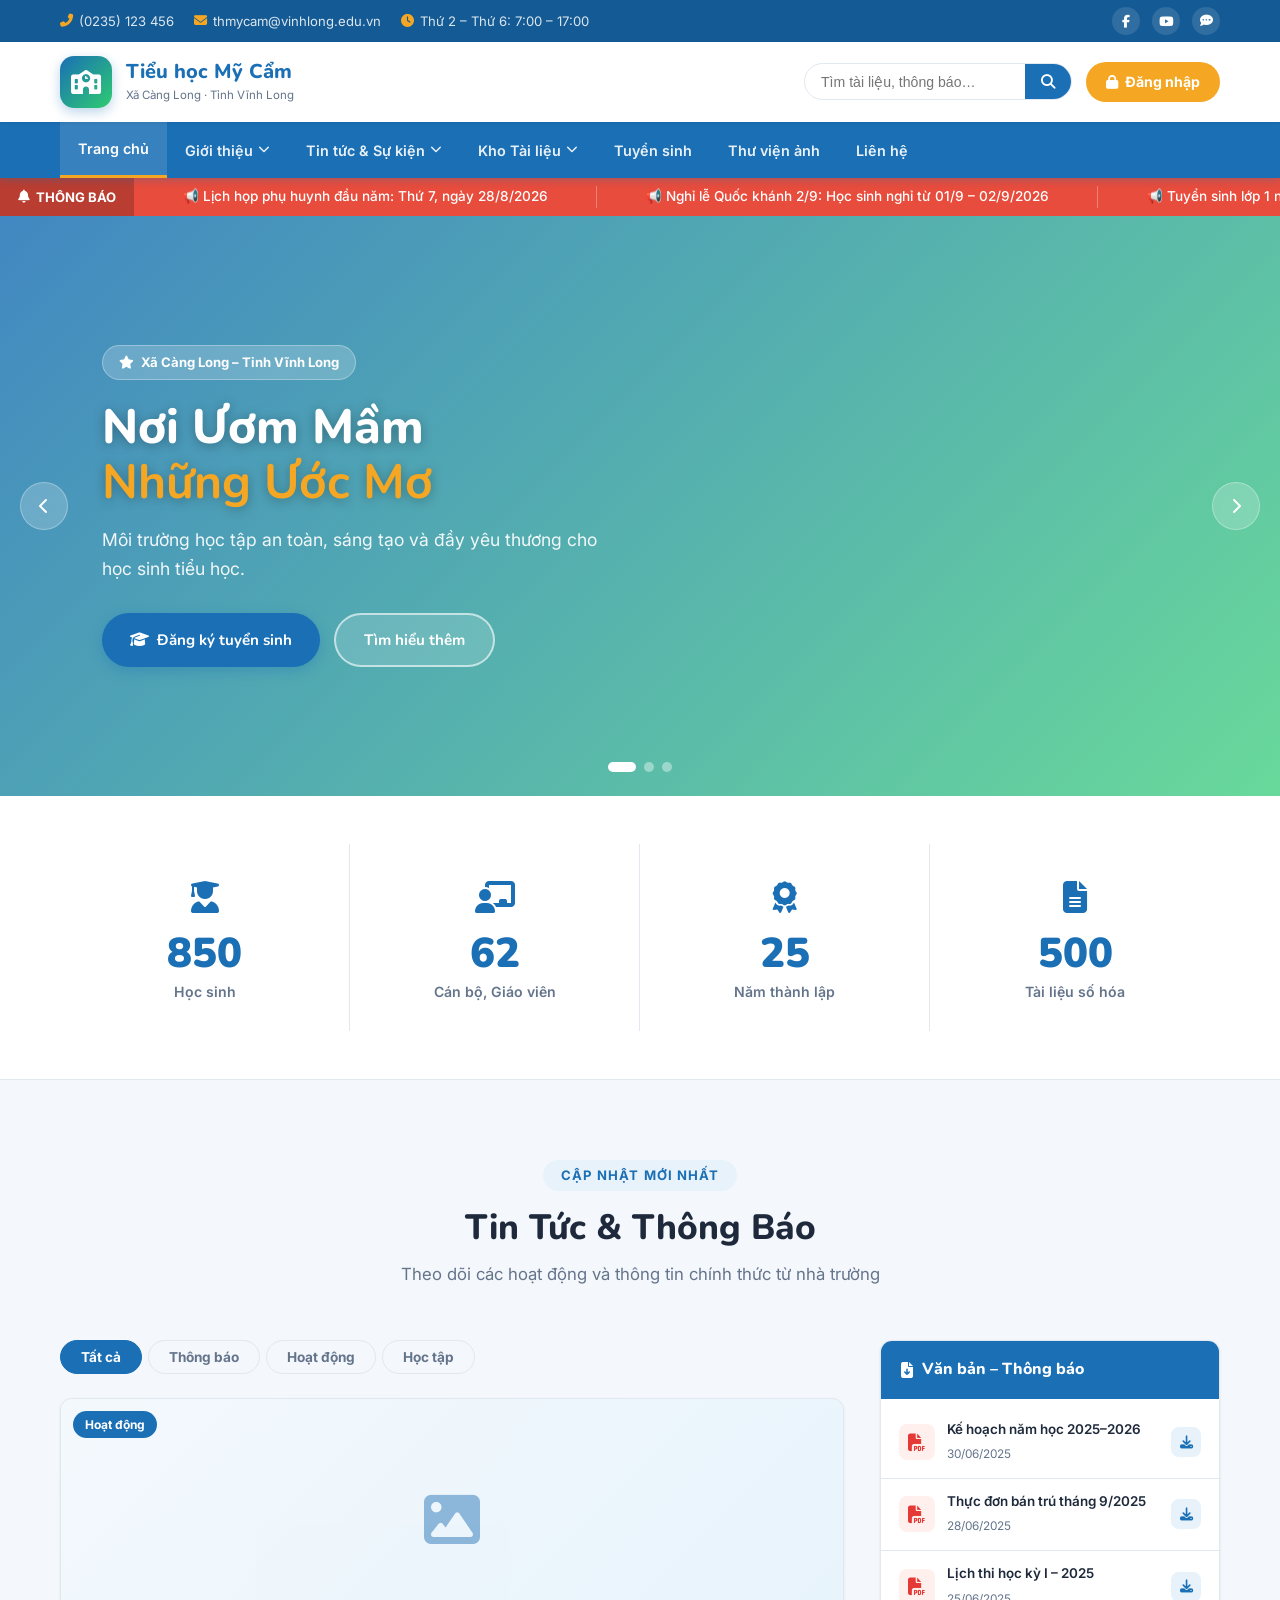
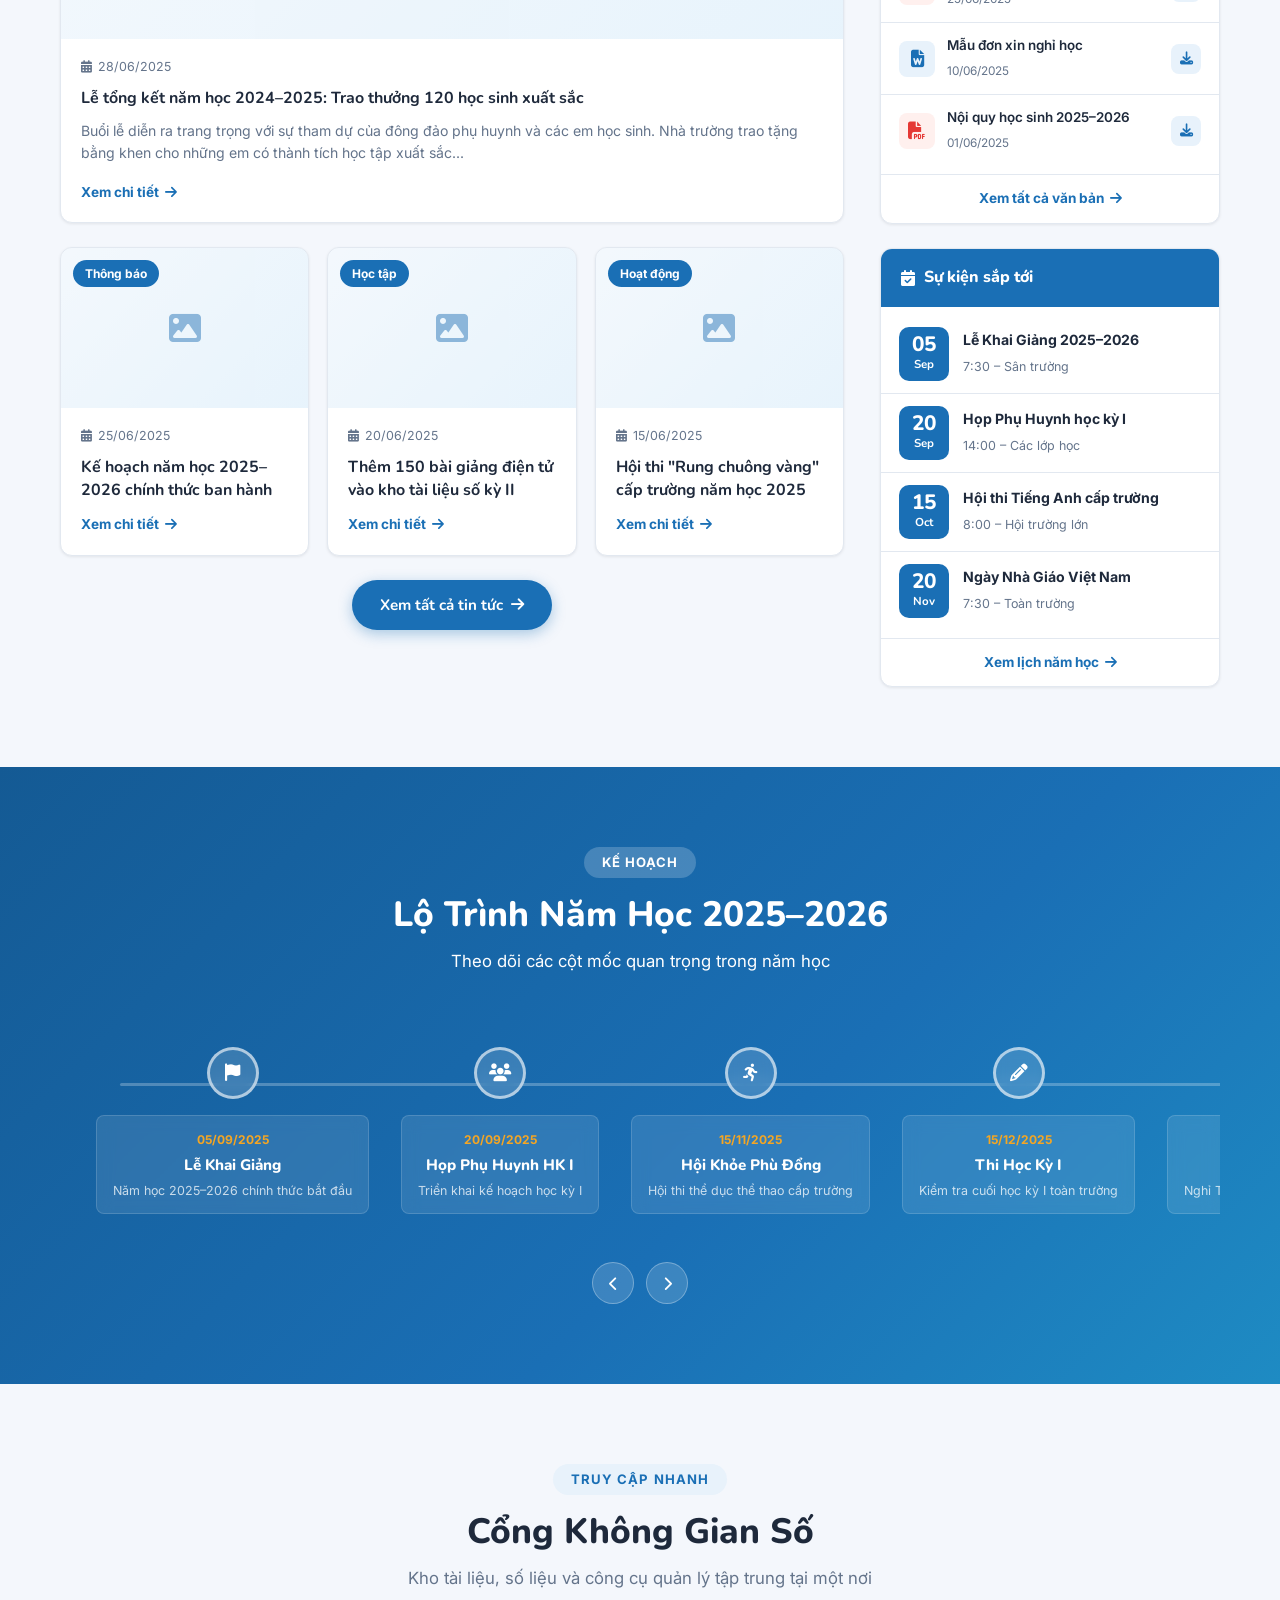
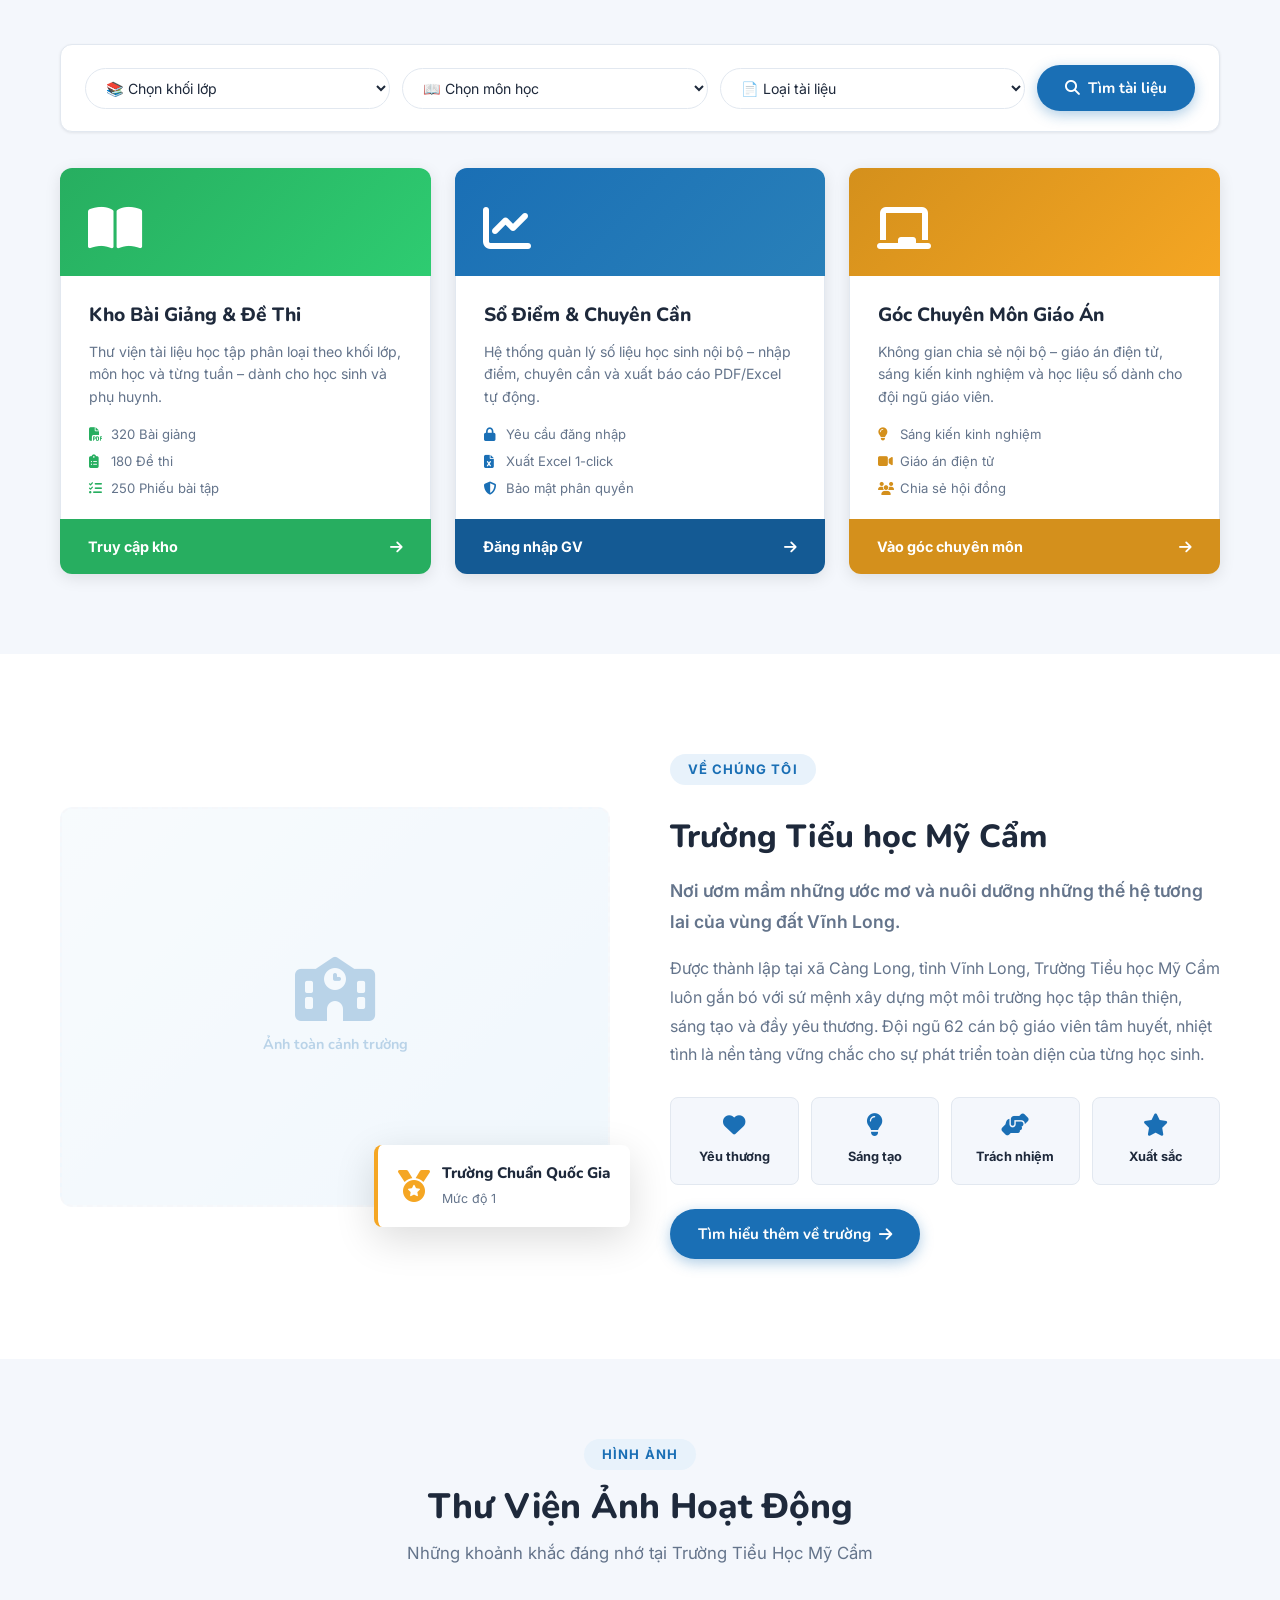
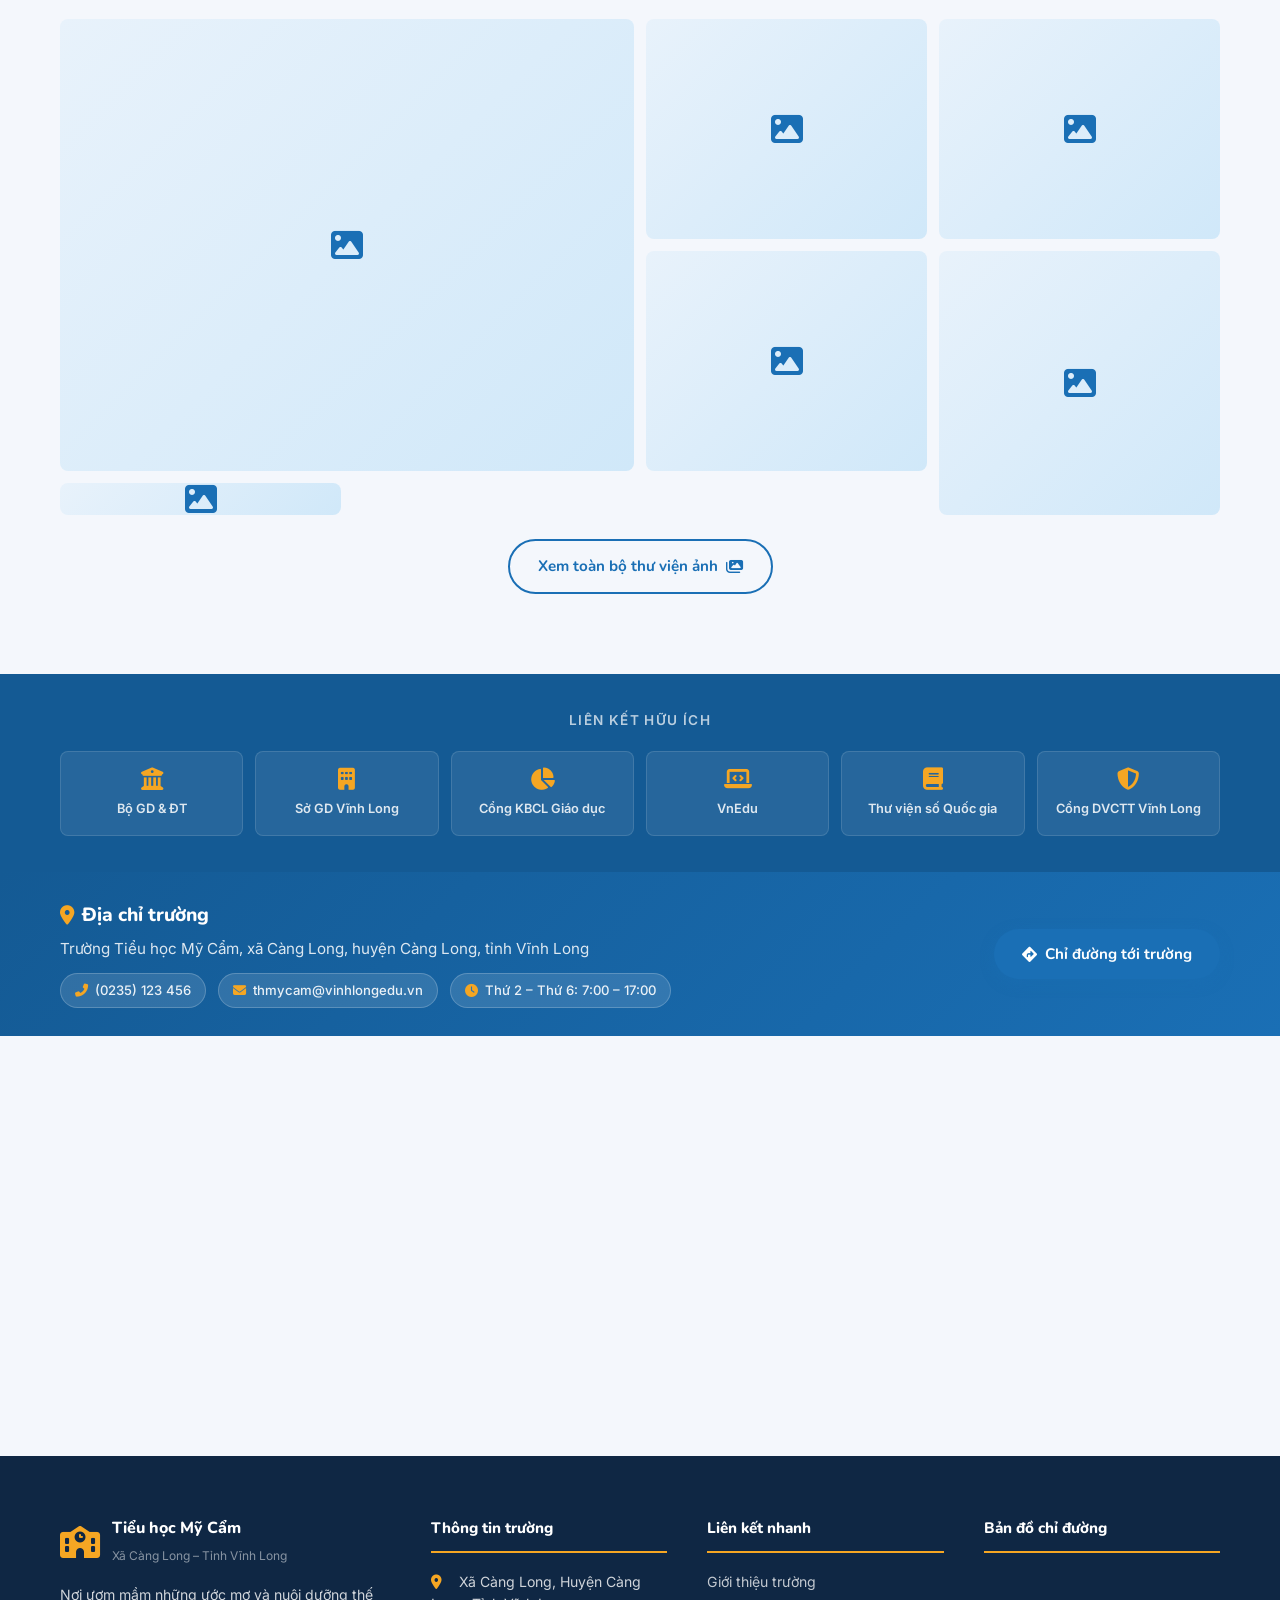
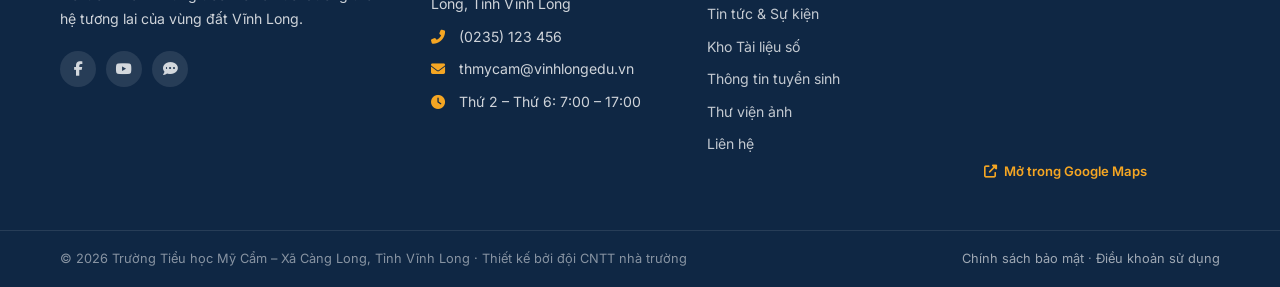
==== commit 02ab1071: "Update copyright year to 2026" ====
--- a/index.html
+++ b/index.html
@@ -783,7 +783,7 @@
 
     <div class="footer__bottom">
       <div class="container">
-        <p>© 2025 Trường Tiểu học Mỹ Cẩm – Xã Càng Long, Tỉnh Vĩnh Long · Thiết kế bởi đội CNTT nhà trường</p>
+        <p>© 2026 Trường Tiểu học Mỹ Cẩm – Xã Càng Long, Tỉnh Vĩnh Long · Thiết kế bởi đội CNTT nhà trường</p>
         <p><a href="#">Chính sách bảo mật</a> · <a href="#">Điều khoản sử dụng</a></p>
       </div>
     </div>
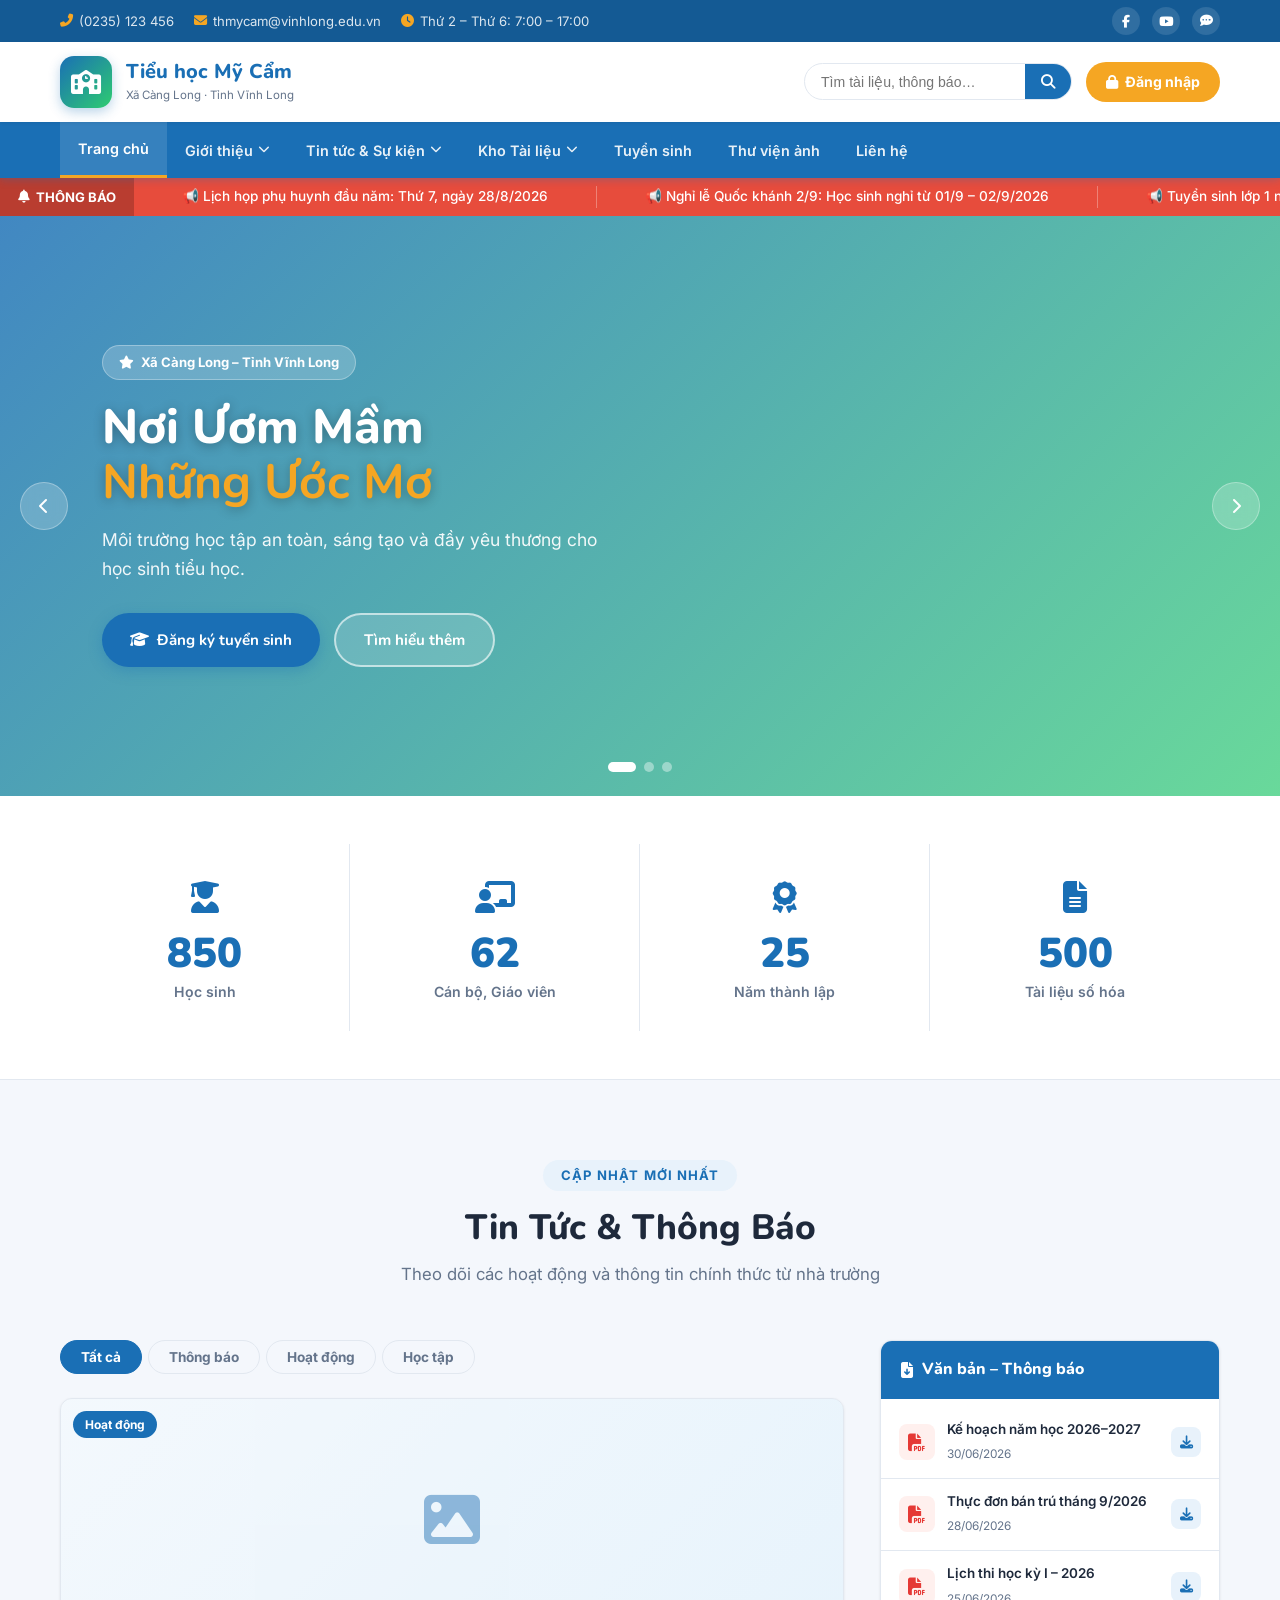
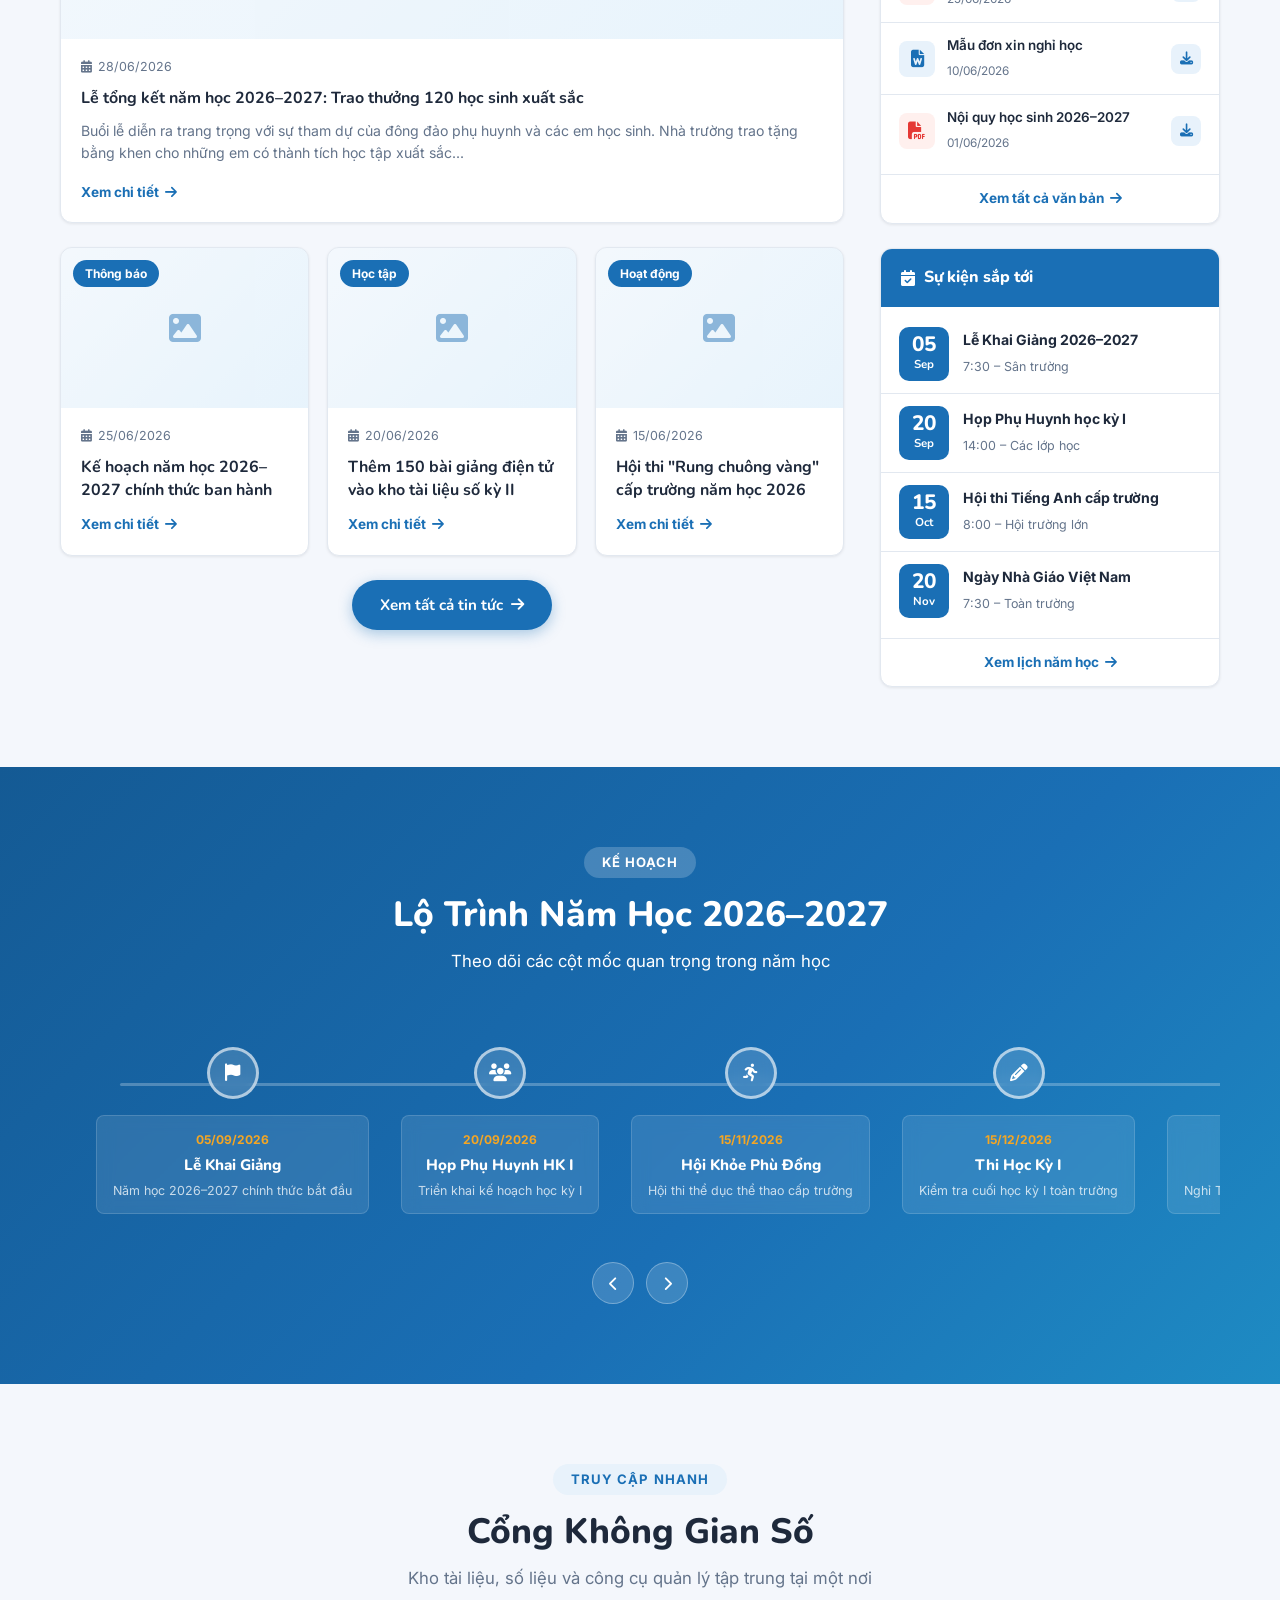
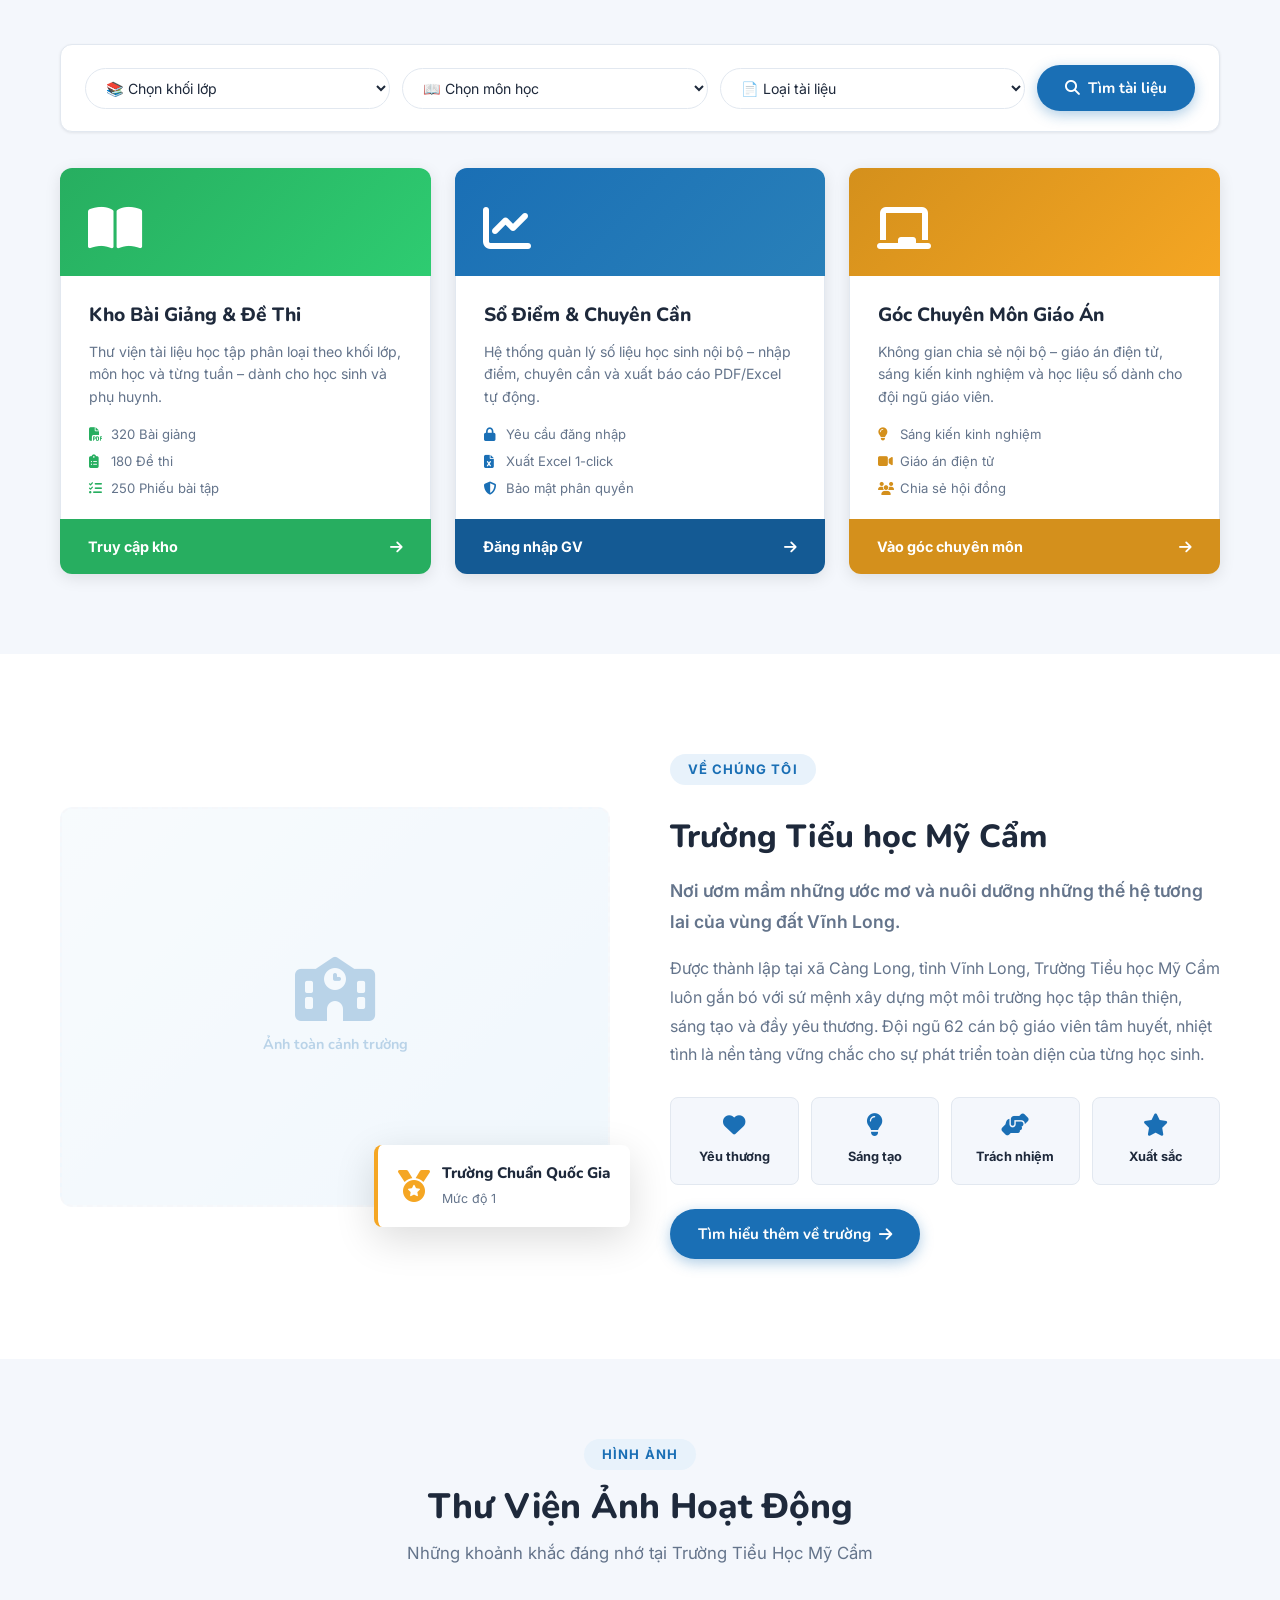
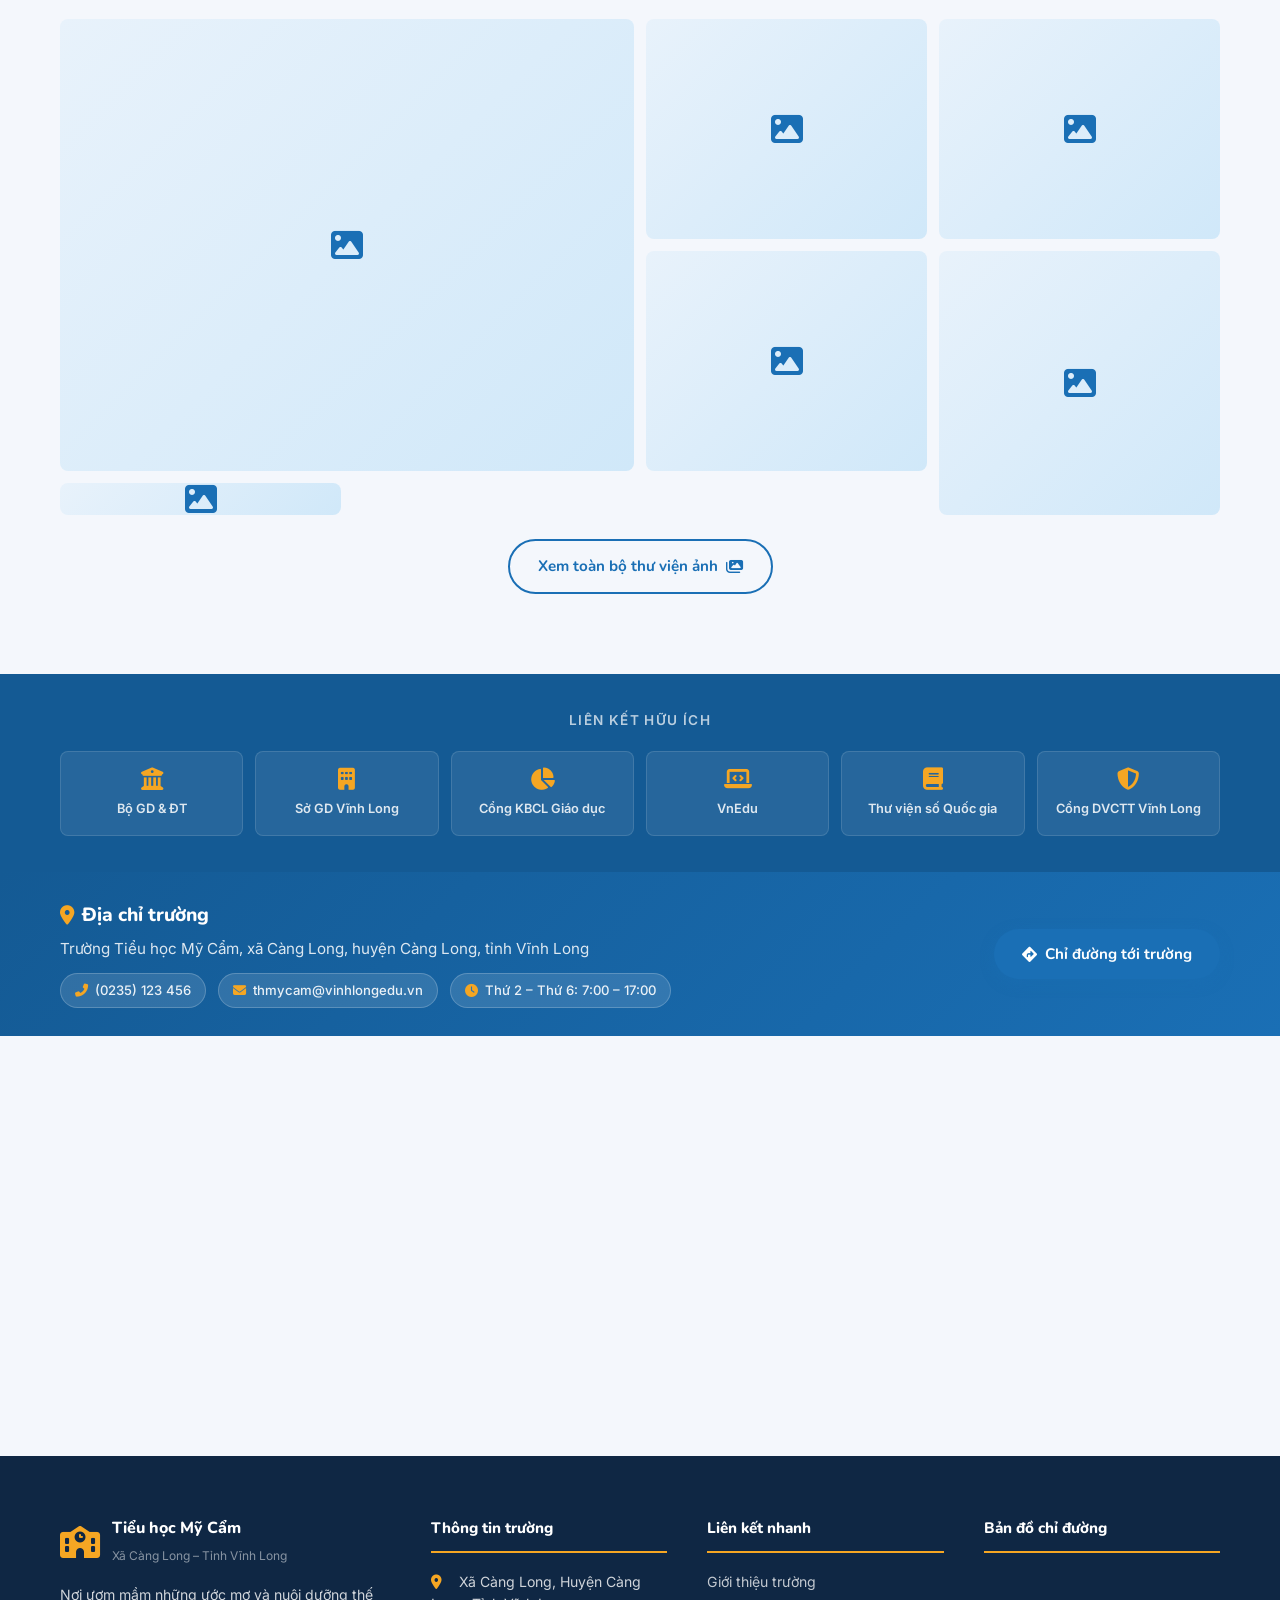
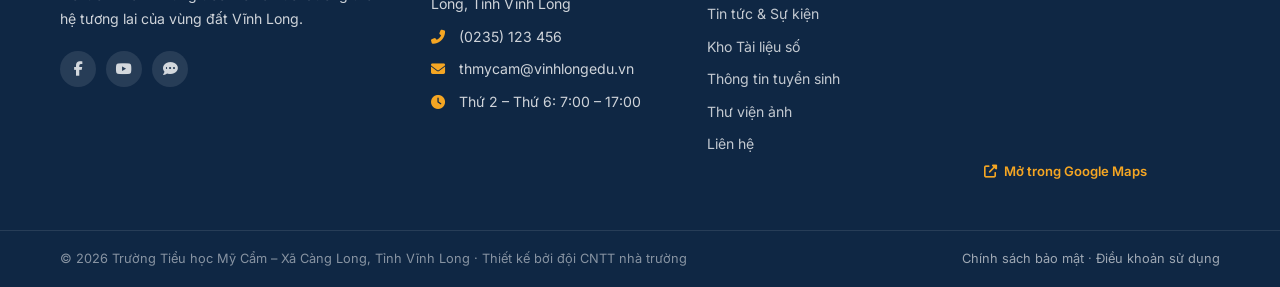
==== commit ca41376d: "Update school year to 2026-2027" ====
--- a/index.html
+++ b/index.html
@@ -257,8 +257,8 @@
                 <span class="news-card__cat">Hoạt động</span>
               </div>
               <div class="news-card__body">
-                <time class="news-card__date"><i class="fas fa-calendar-alt"></i> 28/06/2025</time>
-                <h3><a href="#">Lễ tổng kết năm học 2024–2025: Trao thưởng 120 học sinh xuất sắc</a></h3>
+                <time class="news-card__date"><i class="fas fa-calendar-alt"></i> 28/06/2026</time>
+                <h3><a href="#">Lễ tổng kết năm học 2026–2027: Trao thưởng 120 học sinh xuất sắc</a></h3>
                 <p>Buổi lễ diễn ra trang trọng với sự tham dự của đông đảo phụ huynh và các em học sinh. Nhà trường trao tặng bằng khen cho những em có thành tích học tập xuất sắc...</p>
                 <a href="#" class="read-more">Xem chi tiết <i class="fas fa-arrow-right"></i></a>
               </div>
@@ -271,8 +271,8 @@
                   <span class="news-card__cat">Thông báo</span>
                 </div>
                 <div class="news-card__body">
-                  <time><i class="fas fa-calendar-alt"></i> 25/06/2025</time>
-                  <h3><a href="#">Kế hoạch năm học 2025–2026 chính thức ban hành</a></h3>
+                  <time><i class="fas fa-calendar-alt"></i> 25/06/2026</time>
+                  <h3><a href="#">Kế hoạch năm học 2026–2027 chính thức ban hành</a></h3>
                   <a href="#" class="read-more">Xem chi tiết <i class="fas fa-arrow-right"></i></a>
                 </div>
               </article>
@@ -283,7 +283,7 @@
                   <span class="news-card__cat">Học tập</span>
                 </div>
                 <div class="news-card__body">
-                  <time><i class="fas fa-calendar-alt"></i> 20/06/2025</time>
+                  <time><i class="fas fa-calendar-alt"></i> 20/06/2026</time>
                   <h3><a href="#">Thêm 150 bài giảng điện tử vào kho tài liệu số kỳ II</a></h3>
                   <a href="#" class="read-more">Xem chi tiết <i class="fas fa-arrow-right"></i></a>
                 </div>
@@ -295,8 +295,8 @@
                   <span class="news-card__cat">Hoạt động</span>
                 </div>
                 <div class="news-card__body">
-                  <time><i class="fas fa-calendar-alt"></i> 15/06/2025</time>
-                  <h3><a href="#">Hội thi "Rung chuông vàng" cấp trường năm học 2025</a></h3>
+                  <time><i class="fas fa-calendar-alt"></i> 15/06/2026</time>
+                  <h3><a href="#">Hội thi "Rung chuông vàng" cấp trường năm học 2026</a></h3>
                   <a href="#" class="read-more">Xem chi tiết <i class="fas fa-arrow-right"></i></a>
                 </div>
               </article>
@@ -315,24 +315,24 @@
               <li class="doc-item">
                 <div class="doc-icon pdf"><i class="fas fa-file-pdf"></i></div>
                 <div class="doc-info">
-                  <span class="doc-name">Kế hoạch năm học 2025–2026</span>
-                  <span class="doc-date">30/06/2025</span>
+                  <span class="doc-name">Kế hoạch năm học 2026–2027</span>
+                  <span class="doc-date">30/06/2026</span>
                 </div>
                 <a href="#" class="doc-btn" title="Tải về"><i class="fas fa-download"></i></a>
               </li>
               <li class="doc-item">
                 <div class="doc-icon pdf"><i class="fas fa-file-pdf"></i></div>
                 <div class="doc-info">
-                  <span class="doc-name">Thực đơn bán trú tháng 9/2025</span>
-                  <span class="doc-date">28/06/2025</span>
+                  <span class="doc-name">Thực đơn bán trú tháng 9/2026</span>
+                  <span class="doc-date">28/06/2026</span>
                 </div>
                 <a href="#" class="doc-btn" title="Tải về"><i class="fas fa-download"></i></a>
               </li>
               <li class="doc-item">
                 <div class="doc-icon pdf"><i class="fas fa-file-pdf"></i></div>
                 <div class="doc-info">
-                  <span class="doc-name">Lịch thi học kỳ I – 2025</span>
-                  <span class="doc-date">25/06/2025</span>
+                  <span class="doc-name">Lịch thi học kỳ I – 2026</span>
+                  <span class="doc-date">25/06/2026</span>
                 </div>
                 <a href="#" class="doc-btn" title="Tải về"><i class="fas fa-download"></i></a>
               </li>
@@ -340,15 +340,15 @@
                 <div class="doc-icon word"><i class="fas fa-file-word"></i></div>
                 <div class="doc-info">
                   <span class="doc-name">Mẫu đơn xin nghỉ học</span>
-                  <span class="doc-date">10/06/2025</span>
+                  <span class="doc-date">10/06/2026</span>
                 </div>
                 <a href="#" class="doc-btn" title="Tải về"><i class="fas fa-download"></i></a>
               </li>
               <li class="doc-item">
                 <div class="doc-icon pdf"><i class="fas fa-file-pdf"></i></div>
                 <div class="doc-info">
-                  <span class="doc-name">Nội quy học sinh 2025–2026</span>
-                  <span class="doc-date">01/06/2025</span>
+                  <span class="doc-name">Nội quy học sinh 2026–2027</span>
+                  <span class="doc-date">01/06/2026</span>
                 </div>
                 <a href="#" class="doc-btn" title="Tải về"><i class="fas fa-download"></i></a>
               </li>
@@ -363,7 +363,7 @@
               <li class="event-item">
                 <div class="event-date"><span>05</span>Sep</div>
                 <div class="event-info">
-                  <strong>Lễ Khai Giảng 2025–2026</strong>
+                  <strong>Lễ Khai Giảng 2026–2027</strong>
                   <span>7:30 – Sân trường</span>
                 </div>
               </li>
@@ -403,7 +403,7 @@
     <div class="container">
       <div class="section-header section-header--light">
         <span class="section-tag section-tag--light">Kế hoạch</span>
-        <h2 class="section-title">Lộ Trình Năm Học 2025–2026</h2>
+        <h2 class="section-title">Lộ Trình Năm Học 2026–2027</h2>
         <p class="section-sub">Theo dõi các cột mốc quan trọng trong năm học</p>
       </div>
       <div class="timeline-scroll-wrapper">
@@ -411,15 +411,15 @@
           <div class="tl-item">
             <div class="tl-dot"><i class="fas fa-flag"></i></div>
             <div class="tl-card">
-              <div class="tl-date">05/09/2025</div>
+              <div class="tl-date">05/09/2026</div>
               <div class="tl-title">Lễ Khai Giảng</div>
-              <div class="tl-desc">Năm học 2025–2026 chính thức bắt đầu</div>
+              <div class="tl-desc">Năm học 2026–2027 chính thức bắt đầu</div>
             </div>
           </div>
           <div class="tl-item">
             <div class="tl-dot"><i class="fas fa-users"></i></div>
             <div class="tl-card">
-              <div class="tl-date">20/09/2025</div>
+              <div class="tl-date">20/09/2026</div>
               <div class="tl-title">Họp Phụ Huynh HK I</div>
               <div class="tl-desc">Triển khai kế hoạch học kỳ I</div>
             </div>
@@ -427,7 +427,7 @@
           <div class="tl-item">
             <div class="tl-dot"><i class="fas fa-running"></i></div>
             <div class="tl-card">
-              <div class="tl-date">15/11/2025</div>
+              <div class="tl-date">15/11/2026</div>
               <div class="tl-title">Hội Khỏe Phù Đổng</div>
               <div class="tl-desc">Hội thi thể dục thể thao cấp trường</div>
             </div>
@@ -435,7 +435,7 @@
           <div class="tl-item">
             <div class="tl-dot"><i class="fas fa-pencil-alt"></i></div>
             <div class="tl-card">
-              <div class="tl-date">15/12/2025</div>
+              <div class="tl-date">15/12/2026</div>
               <div class="tl-title">Thi Học Kỳ I</div>
               <div class="tl-desc">Kiểm tra cuối học kỳ I toàn trường</div>
             </div>
@@ -443,7 +443,7 @@
           <div class="tl-item">
             <div class="tl-dot"><i class="fas fa-snowflake"></i></div>
             <div class="tl-card">
-              <div class="tl-date">20/12/2025</div>
+              <div class="tl-date">20/12/2026</div>
               <div class="tl-title">Nghỉ Đông – Tết</div>
               <div class="tl-desc">Nghỉ Tết Nguyên Đán theo lịch Bộ GD</div>
             </div>
@@ -453,7 +453,7 @@
             <div class="tl-card">
               <div class="tl-date">10/02/2026</div>
               <div class="tl-title">Khai Giảng HK II</div>
-              <div class="tl-desc">Bắt đầu học kỳ II năm học 2025–2026</div>
+              <div class="tl-desc">Bắt đầu học kỳ II năm học 2026–2027</div>
             </div>
           </div>
           <div class="tl-item">
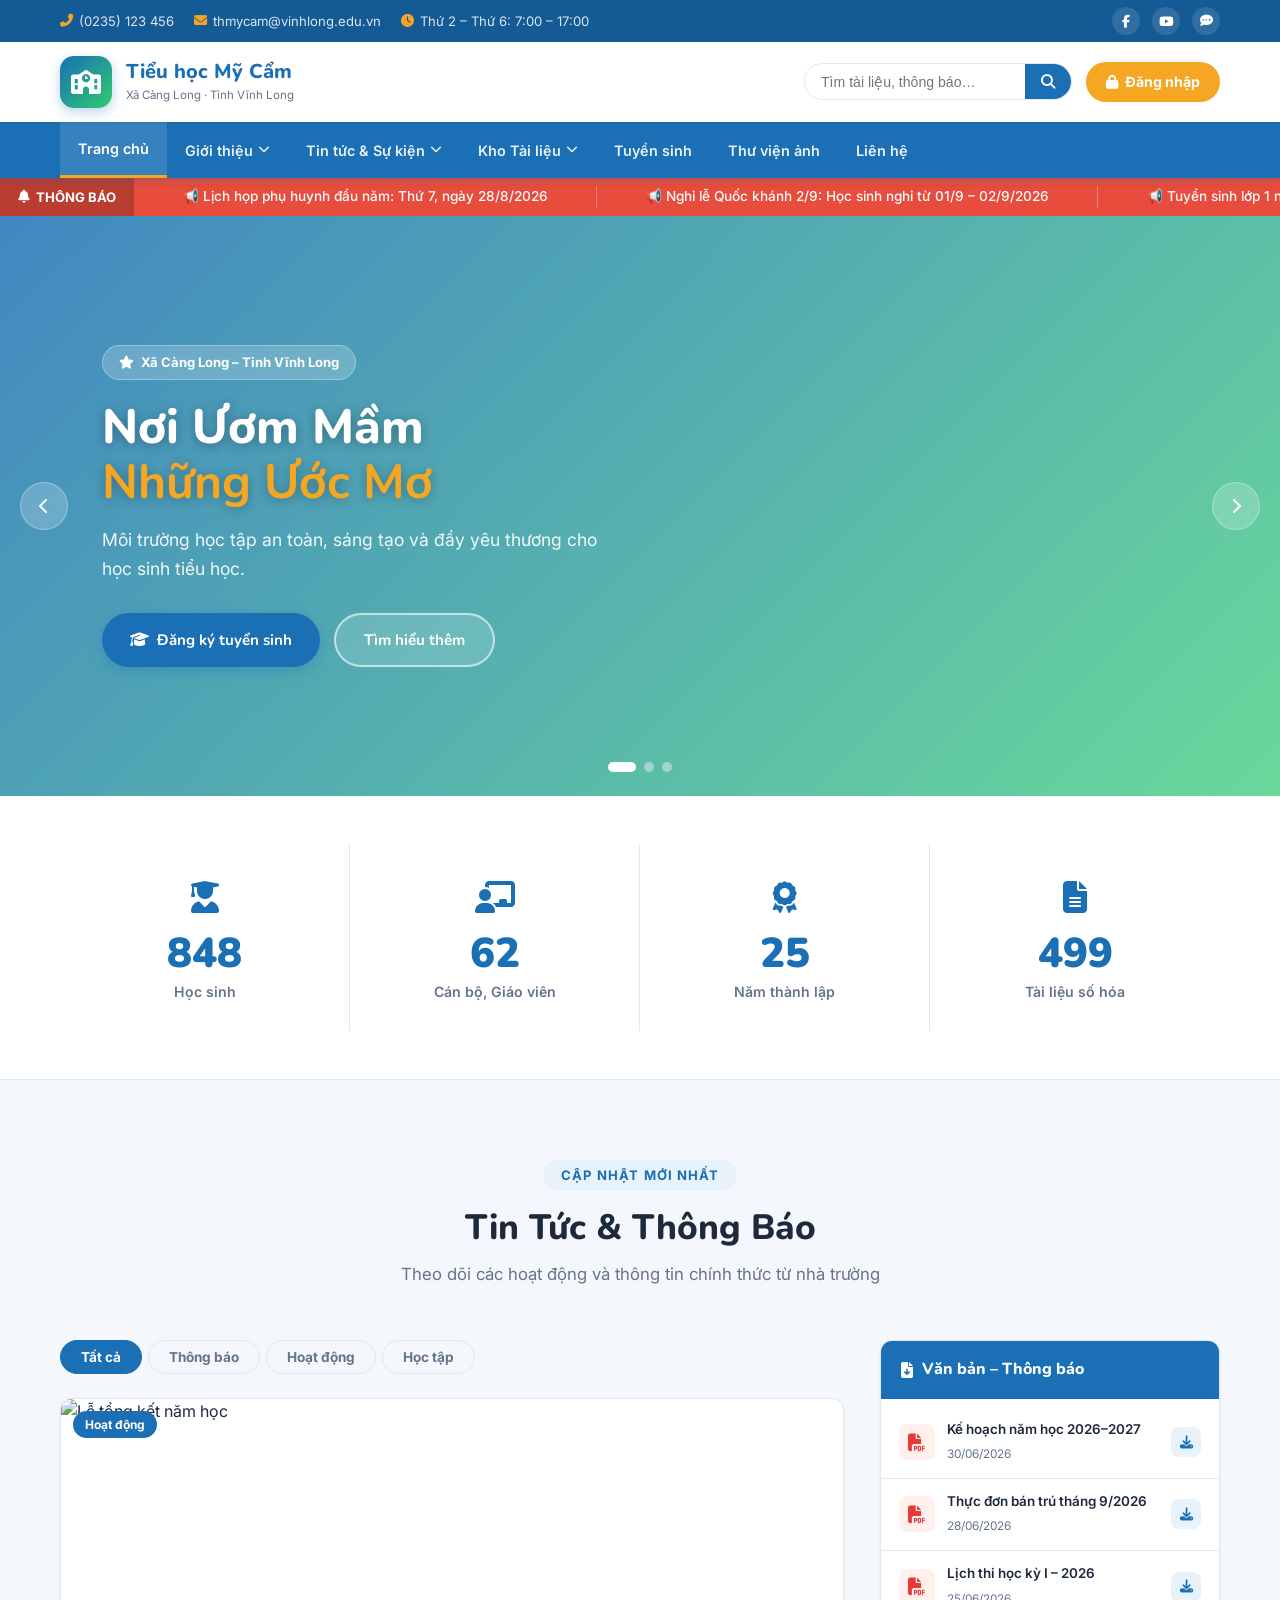
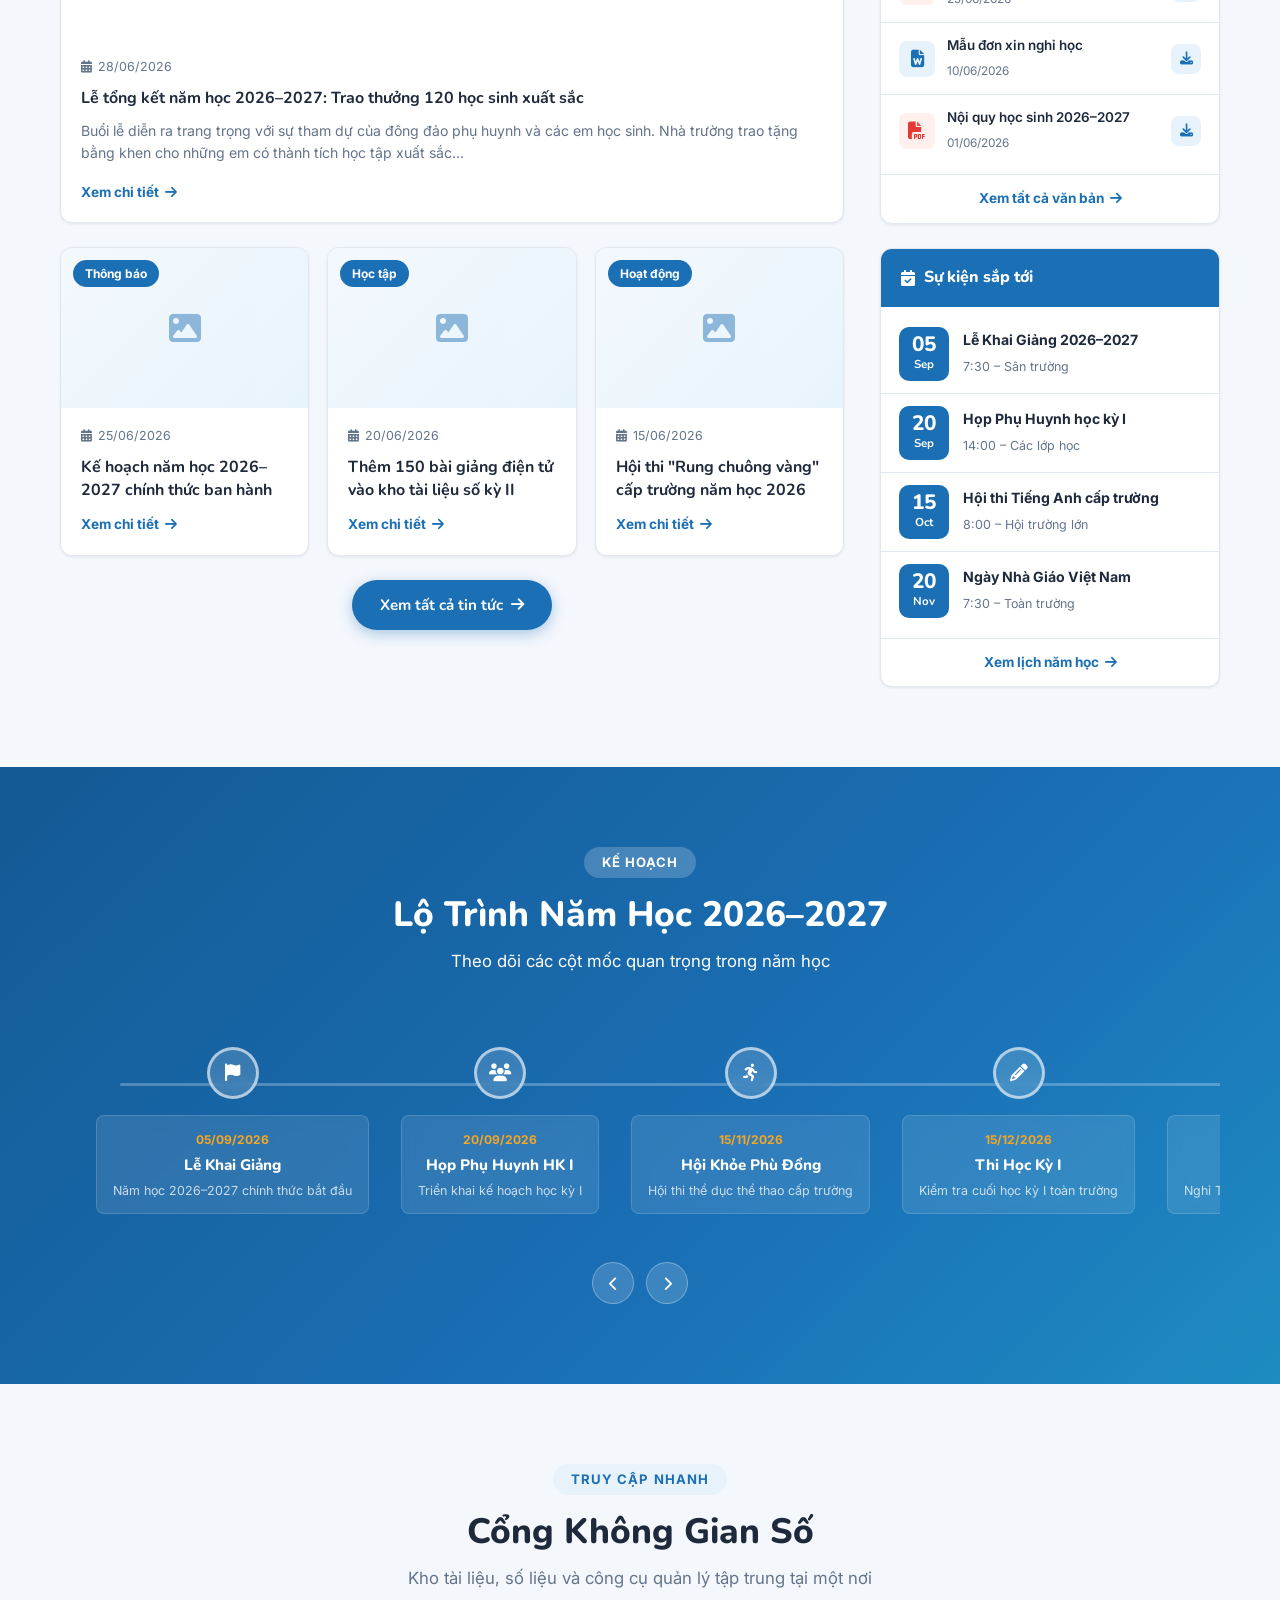
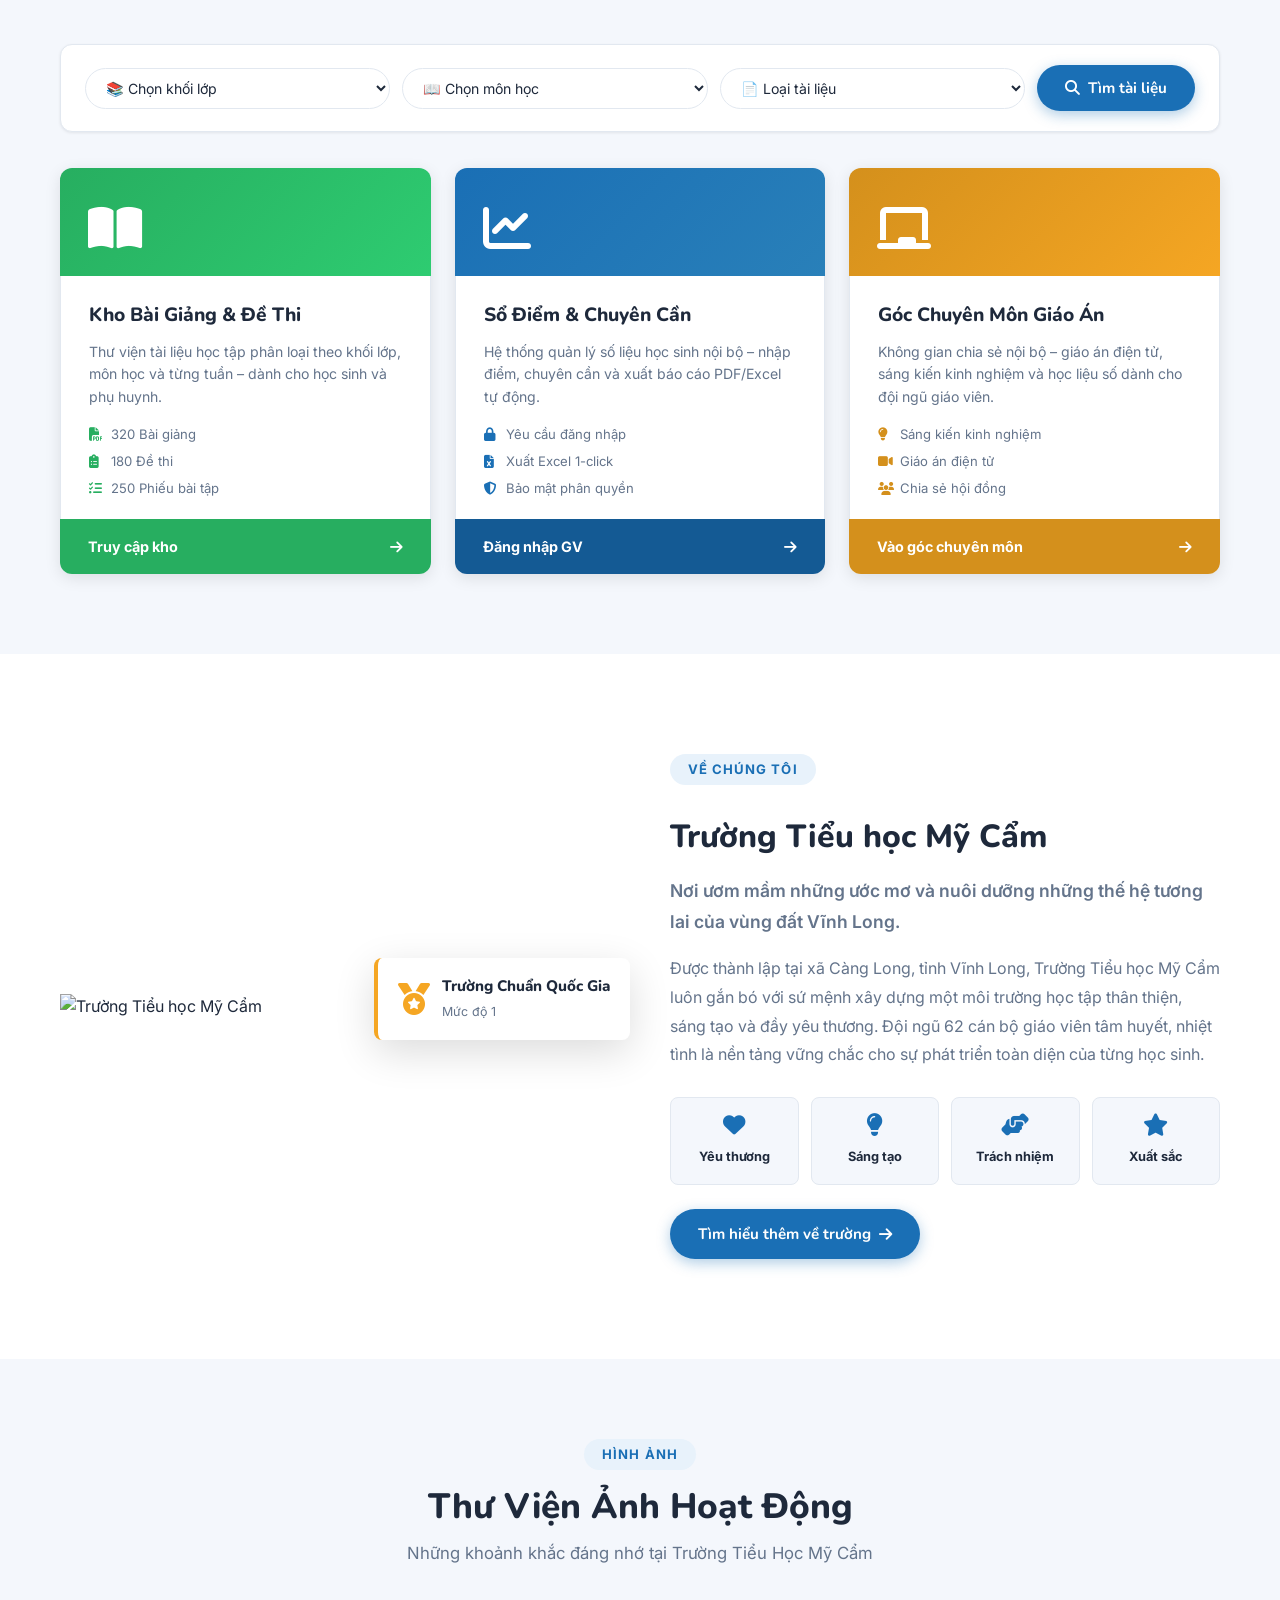
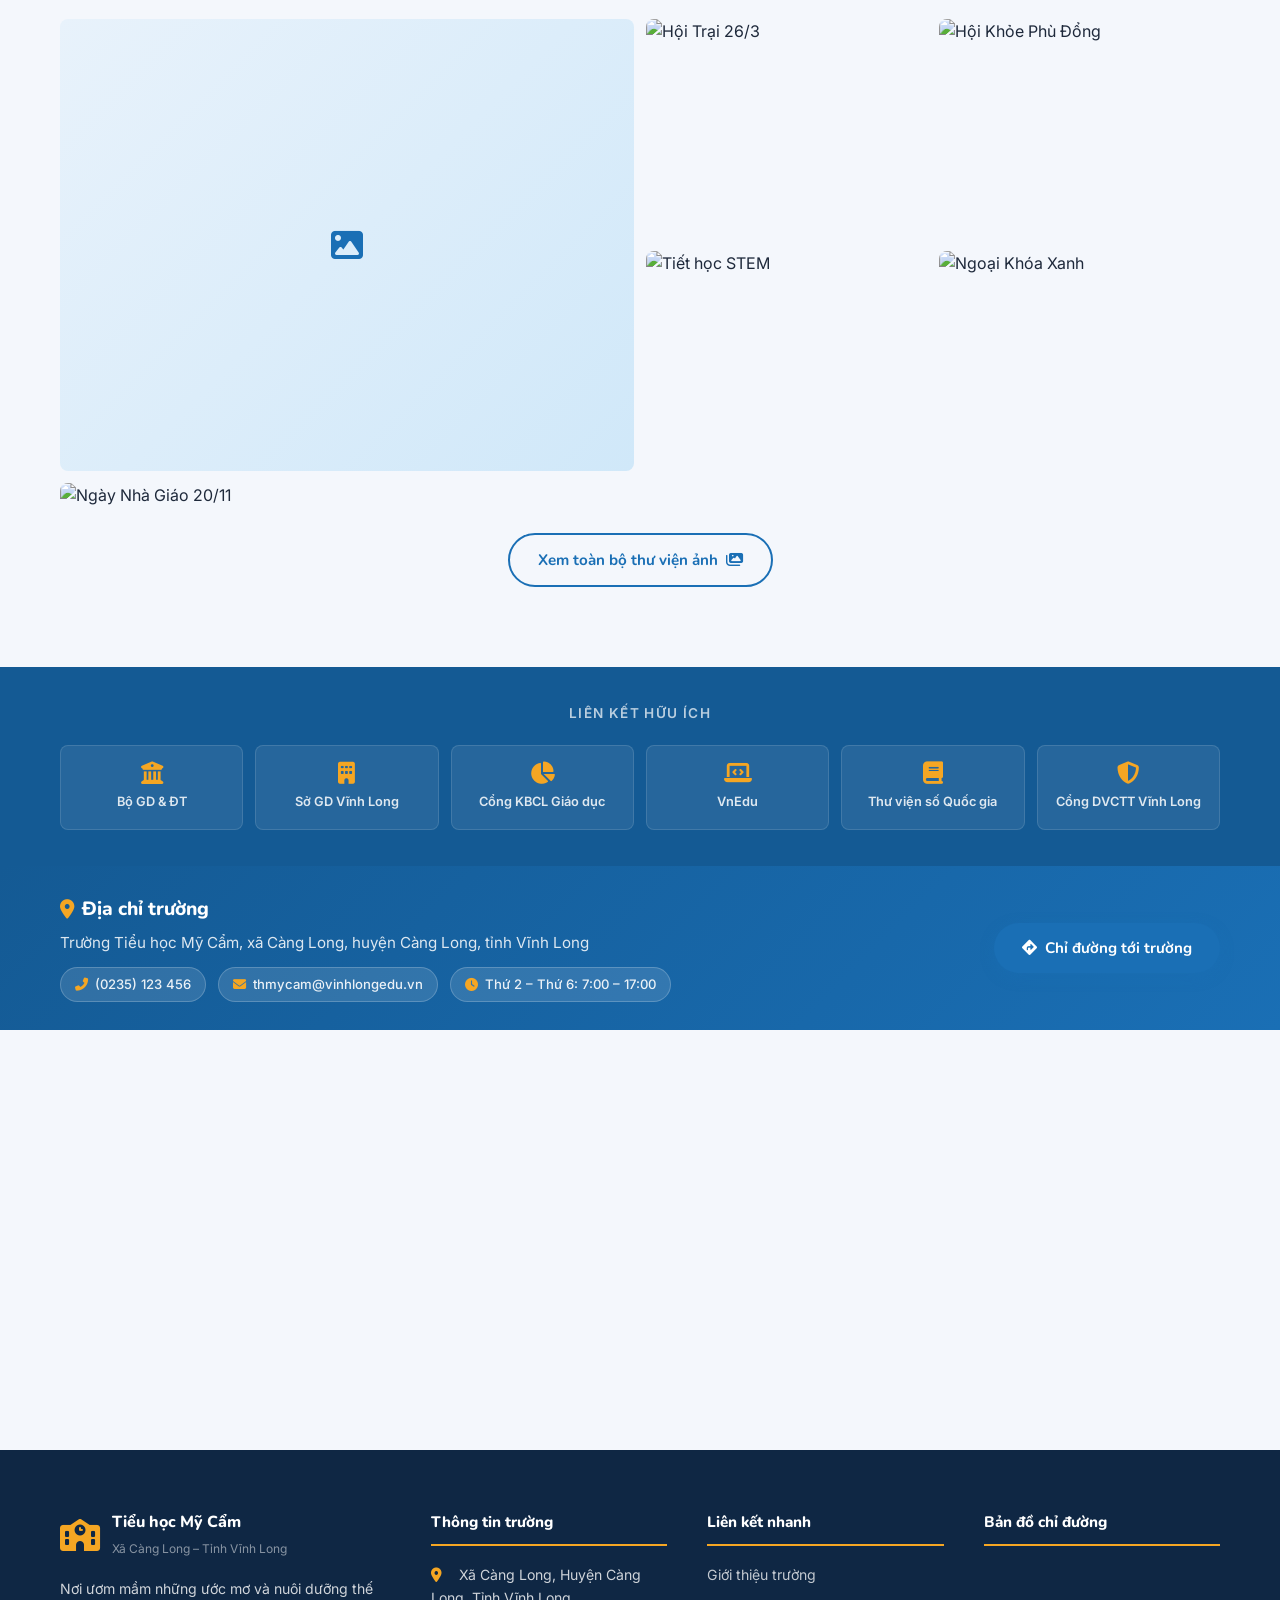
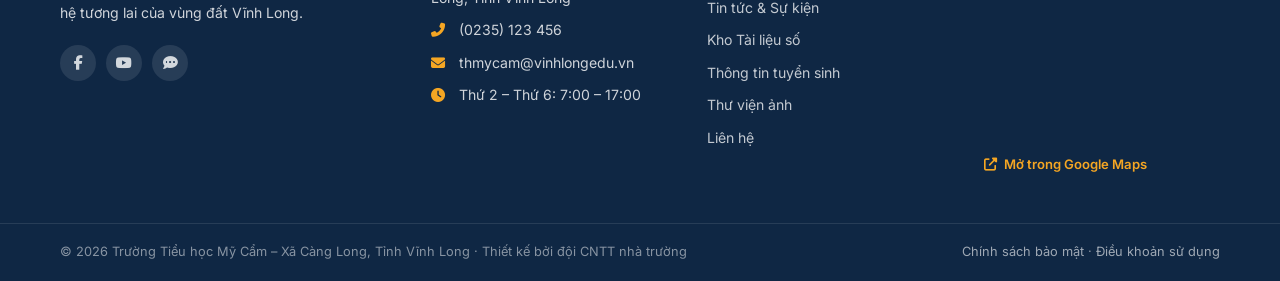
==== commit 637f8ab2: "Populate gallery and news with beautiful demo images" ====
--- a/index.html
+++ b/index.html
@@ -253,7 +253,7 @@
           <div class="news-grid">
             <article class="news-card featured" data-cat="hoatdong">
               <div class="news-card__img">
-                <div class="img-placeholder img-placeholder--lg"><i class="fas fa-image"></i></div>
+                <img src="https://images.unsplash.com/photo-1523050854058-8df90110c9f1?auto=format&fit=crop&w=800&q=80" alt="Lễ tổng kết năm học">
                 <span class="news-card__cat">Hoạt động</span>
               </div>
               <div class="news-card__body">
@@ -582,7 +582,7 @@
   <section class="about-section section" id="aboutSec">
     <div class="container about-layout">
       <div class="about-image">
-        <div class="img-placeholder img-placeholder--about"><i class="fas fa-school"></i><span>Ảnh toàn cảnh trường</span></div>
+        <img src="https://images.unsplash.com/photo-1580582932707-520aed937b7b?auto=format&fit=crop&w=1200&q=80" alt="Trường Tiểu học Mỹ Cẩm">
         <div class="about-badge">
           <i class="fas fa-medal"></i>
           <div><strong>Trường Chuẩn Quốc Gia</strong><span>Mức độ 1</span></div>
@@ -620,23 +620,23 @@
           <div class="gallery-overlay"><span>Lễ Khai Giảng 2024</span></div>
         </div>
         <div class="gallery-item">
-          <div class="img-placeholder"><i class="fas fa-image"></i></div>
+          <img src="https://images.unsplash.com/photo-1504280390367-361c6d9f38f4?auto=format&fit=crop&w=800&q=80" alt="Hội Trại 26/3">
           <div class="gallery-overlay"><span>Hội Trại 26/3</span></div>
         </div>
         <div class="gallery-item">
-          <div class="img-placeholder"><i class="fas fa-image"></i></div>
+          <img src="https://images.unsplash.com/photo-1476514525535-07fb3b4ae5f1?auto=format&fit=crop&w=800&q=80" alt="Hội Khỏe Phù Đổng">
           <div class="gallery-overlay"><span>Hội Khỏe Phù Đổng</span></div>
         </div>
         <div class="gallery-item">
-          <div class="img-placeholder"><i class="fas fa-image"></i></div>
+          <img src="https://images.unsplash.com/photo-1532094349884-543bc11b234d?auto=format&fit=crop&w=800&q=80" alt="Tiết học STEM">
           <div class="gallery-overlay"><span>Tiết học STEM</span></div>
         </div>
         <div class="gallery-item gallery-item--tall">
-          <div class="img-placeholder"><i class="fas fa-image"></i></div>
+          <img src="https://images.unsplash.com/photo-1464822759023-fed622ff2c3b?auto=format&fit=crop&w=800&q=80" alt="Ngoại Khóa Xanh">
           <div class="gallery-overlay"><span>Ngoại Khóa Xanh</span></div>
         </div>
         <div class="gallery-item">
-          <div class="img-placeholder"><i class="fas fa-image"></i></div>
+          <img src="https://images.unsplash.com/photo-1577896851231-70ef18881754?auto=format&fit=crop&w=800&q=80" alt="Ngày Nhà Giáo 20/11">
           <div class="gallery-overlay"><span>Ngày Nhà Giáo 20/11</span></div>
         </div>
       </div>
--- a/css/style.css
+++ b/css/style.css
@@ -330,6 +330,14 @@
 .img-placeholder--about { flex-direction: column; gap: 12px; font-size: 4rem; color: var(--primary); opacity: .3; }
 .img-placeholder--about span { font-size: .9rem; font-family: 'Nunito'; font-weight: 700; }
 
+.news-card__img img, .about-image img, .gallery-item img {
+  width: 100%;
+  height: 100%;
+  object-fit: cover;
+  display: block;
+}
+
+
 .news-card__cat {
   position: absolute; top: 12px; left: 12px;
   background: var(--primary); color: var(--white);
